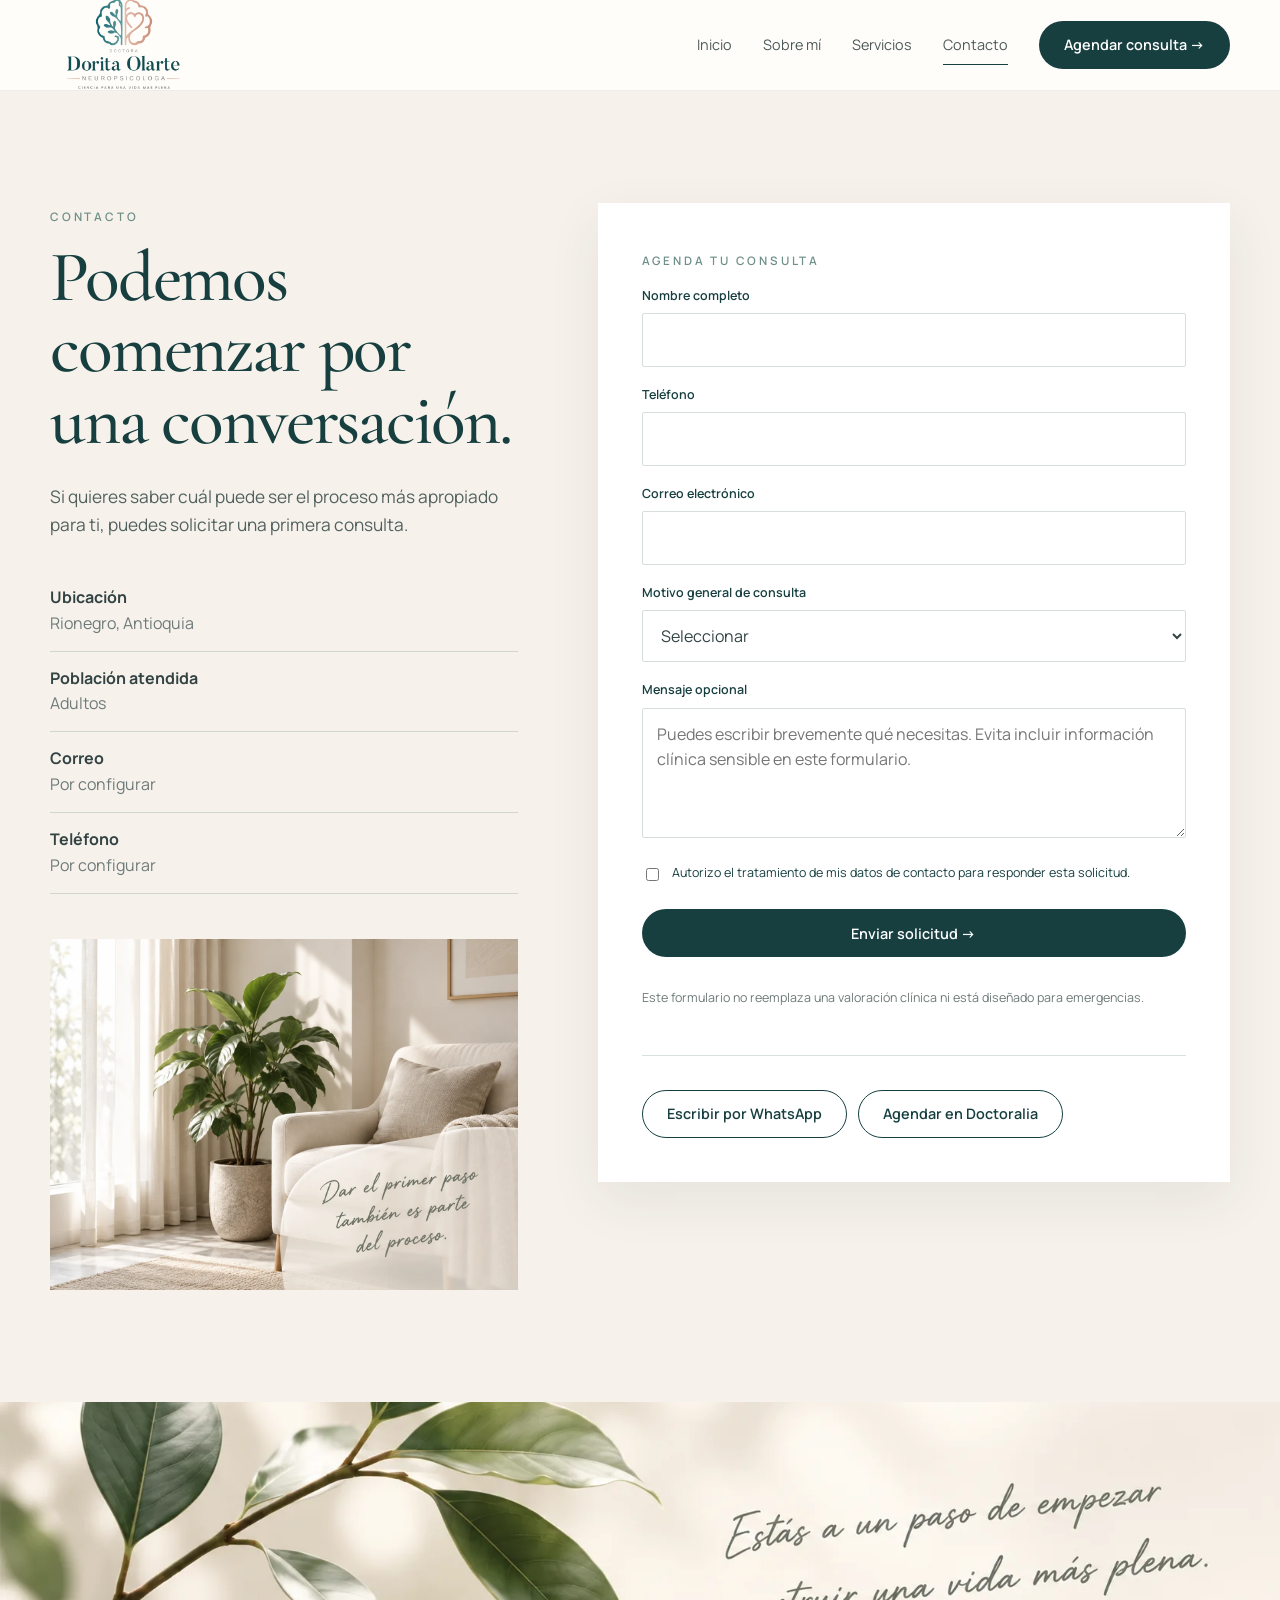
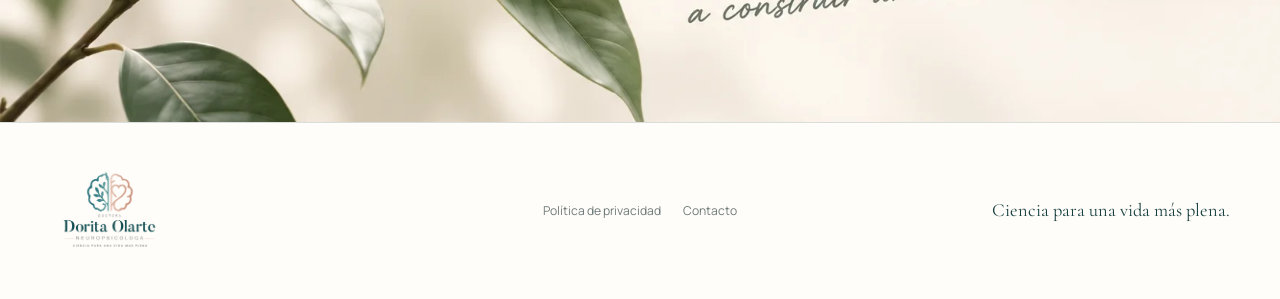
==== contacto/index.html @ 7f77b1e1 "Dr Dorita Website V1" ====
<!doctype html>
<html lang="es">
<head>
  <meta charset="utf-8">
  <meta name="viewport" content="width=device-width, initial-scale=1">
  <title>Contacto | Dra. Dorita Olarte</title>
  <meta name="description" content="Solicita una consulta con la Dra. Dorita Olarte en Rionegro, Antioquia.">
  <link rel="icon" type="image/png" href="../assets/images/favicon.png">
  <link rel="stylesheet" href="../assets/css/styles.css">
</head>
<body>
<header class="site-header"><div class="container header-inner">
  <a class="brand" href="../"><img src="../assets/images/logo.png" alt="Doctora Dorita Olarte Neuropsicóloga"></a>
  <button class="menu-toggle" aria-label="Abrir menú" aria-expanded="false">☰</button>
  <nav class="nav"><a href="../">Inicio</a><a href="../sobre-mi/">Sobre mí</a><a href="../servicios/">Servicios</a><a href="./" aria-current="page">Contacto</a><a class="btn" href="#agenda">Agendar consulta →</a></nav>
</div></header>

<main>
  <section class="section contact-hero">
    <div class="container contact-grid">
      <div class="fade-up">
        <span class="eyebrow">Contacto</span>
        <h1 class="h1">Podemos comenzar por una conversación.</h1>
        <p class="lead" style="margin-top:26px">Si quieres saber cuál puede ser el proceso más apropiado para ti, puedes solicitar una primera consulta.</p>
        <ul class="contact-list">
          <li><strong>Ubicación</strong><br><span class="muted" data-location>Rionegro, Antioquia</span></li>
          <li><strong>Población atendida</strong><br><span class="muted">Adultos</span></li>
          <li><strong>Correo</strong><br><a class="muted" data-email href="#">Por configurar</a></li>
          <li><strong>Teléfono</strong><br><a class="muted" data-phone href="#">Por configurar</a></li>
        </ul>
        <div class="contact-art"><img src="../assets/images/reading-nook.webp" alt="Espacio tranquilo de consulta" loading="lazy"></div>
      </div>

      <div class="contact-card fade-up" id="agenda">
        <span class="eyebrow">Agenda tu consulta</span>
        <form id="contact-form" class="form-grid">
          <div><label for="nombre">Nombre completo</label><input id="nombre" name="nombre" required autocomplete="name"></div>
          <div><label for="telefono">Teléfono</label><input id="telefono" name="telefono" required autocomplete="tel"></div>
          <div><label for="email">Correo electrónico</label><input id="email" name="email" type="email" required autocomplete="email"></div>
          <div><label for="motivo">Motivo general de consulta</label><select id="motivo" name="motivo" required><option value="">Seleccionar</option><option>Psicoterapia / EMDR</option><option>Evaluación neuropsicológica</option><option>Neuropsicología clínica / rehabilitación</option><option>Orientación inicial</option><option>Otro</option></select></div>
          <div><label for="mensaje">Mensaje opcional</label><textarea id="mensaje" name="mensaje" placeholder="Puedes escribir brevemente qué necesitas. Evita incluir información clínica sensible en este formulario."></textarea></div>
          <label style="display:flex;gap:10px;align-items:flex-start;font-weight:400"><input type="checkbox" required style="width:auto;margin-top:5px"> <span>Autorizo el tratamiento de mis datos de contacto para responder esta solicitud.</span></label>
          <button class="btn" type="submit">Enviar solicitud →</button>
          <p class="form-note">Este formulario no reemplaza una valoración clínica ni está diseñado para emergencias.</p>
          <p id="form-status" class="form-note" hidden></p>
        </form>
        <div class="rule" style="margin:34px 0"></div>
        <a class="btn btn-outline" data-whatsapp href="#" hidden>Escribir por WhatsApp</a>
        <a class="btn btn-outline" data-doctoralia href="#" hidden style="margin-left:8px">Agendar en Doctoralia</a>
      </div>
    </div>
  </section>

  <section class="full-image-break" style="background-image:url('../assets/images/start-life.webp')" aria-label="Rama verde sobre fondo claro"></section>
</main>

<footer class="site-footer"><div class="container footer-grid"><a class="footer-logo" href="../"><img src="../assets/images/logo.png" alt="Dra. Dorita Olarte"></a><div class="footer-links"><a href="../privacidad/">Política de privacidad</a><a href="./">Contacto</a></div><div class="footer-note">Ciencia para una vida más plena.</div></div></footer>
<script src="../assets/js/config.js"></script><script src="../assets/js/main.js"></script>
</body></html>
---- assets/css/styles.css ----
@import url('https://fonts.googleapis.com/css2?family=Cormorant+Garamond:wght@500;600&family=Manrope:wght@400;500;600&display=swap');

:root {
  --ink: #173f40;
  --ink-deep: #0e3435;
  --sage: #6f9088;
  --sage-soft: #dfe9e4;
  --rose: #d8a28f;
  --rose-soft: #f1e3dc;
  --cream: #f8f5ef;
  --paper: #fffdf9;
  --text: #334344;
  --muted: #6e7a79;
  --line: rgba(23,63,64,.16);
  --shadow: 0 18px 50px rgba(34, 57, 55, .08);
  --serif: 'Cormorant Garamond', Georgia, serif;
  --sans: 'Manrope', Arial, sans-serif;
}

* { box-sizing: border-box; }
html { scroll-behavior: smooth; }
body {
  margin: 0;
  background: var(--paper);
  color: var(--text);
  font-family: var(--sans);
  line-height: 1.62;
  -webkit-font-smoothing: antialiased;
}
img { max-width: 100%; display: block; }
a { color: inherit; text-decoration: none; }
button, input, select, textarea { font: inherit; }

.container { width: min(1180px, calc(100% - 48px)); margin: 0 auto; }
.narrow { width: min(820px, calc(100% - 48px)); margin: 0 auto; }
.section { padding: 112px 0; }
.section-sm { padding: 72px 0; }
.section-xl { padding: 150px 0; }
.bg-cream { background: var(--cream); }
.bg-sage { background: #eef3ef; }
.bg-dark { background: var(--ink-deep); color: #fff; }
.eyebrow {
  display: inline-block;
  margin-bottom: 18px;
  font-size: .73rem;
  line-height: 1;
  letter-spacing: .24em;
  text-transform: uppercase;
  color: var(--sage);
  font-weight: 600;
}
.bg-dark .eyebrow { color: #d8c1b7; }
.display {
  margin: 0;
  font-family: var(--serif);
  font-size: clamp(3.5rem, 7vw, 6.6rem);
  font-weight: 500;
  line-height: .94;
  letter-spacing: -.035em;
  color: var(--ink);
}
.h1 {
  margin: 0;
  font-family: var(--serif);
  font-size: clamp(3.1rem, 5.6vw, 5.5rem);
  font-weight: 500;
  line-height: 1;
  letter-spacing: -.03em;
  color: var(--ink);
}
.h2 {
  margin: 0;
  font-family: var(--serif);
  font-size: clamp(2.35rem, 4vw, 4.1rem);
  font-weight: 500;
  line-height: 1.04;
  letter-spacing: -.025em;
  color: var(--ink);
}
.h3 {
  margin: 0;
  font-family: var(--serif);
  font-size: clamp(1.75rem, 2.4vw, 2.35rem);
  line-height: 1.08;
  color: var(--ink);
  font-weight: 500;
}
.bg-dark .h1, .bg-dark .h2, .bg-dark .h3 { color: #fff; }
.lead { font-size: 1.08rem; color: #52615f; max-width: 650px; }
.muted { color: var(--muted); }
.rule { height: 1px; background: var(--line); }

.site-header {
  position: sticky;
  top: 0;
  z-index: 50;
  background: rgba(255,253,249,.94);
  backdrop-filter: blur(14px);
  border-bottom: 1px solid rgba(23,63,64,.08);
}
.header-inner {
  height: 90px;
  display: flex;
  align-items: center;
  justify-content: space-between;
  gap: 32px;
}
.brand img { width: 148px; height: auto; }
.nav { display: flex; align-items: center; gap: 31px; font-size: .9rem; }
.nav a { position: relative; color: #4d5a59; }
.nav a:not(.btn)::after {
  content: '';
  position: absolute;
  left: 0; right: 100%; bottom: -8px;
  height: 1px;
  background: var(--ink);
  transition: right .25s ease;
}
.nav a:hover::after, .nav a[aria-current="page"]::after { right: 0; }
.btn {
  display: inline-flex;
  align-items: center;
  justify-content: center;
  gap: 10px;
  min-height: 48px;
  padding: 0 24px;
  border-radius: 999px;
  border: 1px solid transparent;
  background: var(--ink);
  color: #fff !important;
  font-weight: 600;
  font-size: .9rem;
  cursor: pointer;
  transition: transform .2s ease, background .2s ease;
}
.btn:hover { transform: translateY(-2px); background: #245b5c; }
.btn-outline { background: transparent; border-color: var(--ink); color: var(--ink) !important; }
.btn-outline:hover { background: var(--ink); color: #fff !important; }
.menu-toggle { display: none; border: 0; background: transparent; color: var(--ink); padding: 8px; font-size: 1.5rem; }

.hero {
  min-height: 720px;
  display: grid;
  grid-template-columns: 1.03fr .97fr;
  background: linear-gradient(90deg, #fbf8f2 0%, #fbf8f2 53%, #eef2ed 53%, #eef2ed 100%);
}
.hero-copy { display: flex; align-items: center; padding: 90px max(7vw, 48px) 90px max(7vw, 48px); }
.hero-copy-inner { max-width: 650px; }
.hero-copy .lead { margin: 28px 0 30px; }
.hero-actions { display: flex; flex-wrap: wrap; gap: 14px; }
.hero-meta { margin-top: 30px; font-size: .72rem; text-transform: uppercase; letter-spacing: .18em; color: #697a77; }
.hero-portrait { min-height: 720px; overflow: hidden; position: relative; }
.hero-portrait img { width: 100%; height: 100%; object-fit: cover; object-position: center 20%; }
.hero-portrait::after { content:''; position:absolute; inset:0; background: linear-gradient(90deg, rgba(238,242,237,.1), transparent 35%); pointer-events:none; }

.routes { text-align: center; }
.routes-title { max-width: 790px; margin: 0 auto 66px; }
.route-grid { display: grid; grid-template-columns: repeat(3, 1fr); }
.route { padding: 0 46px; min-height: 340px; }
.route + .route { border-left: 1px solid var(--line); }
.route-icon { width: 72px; height: 72px; border-radius: 50%; margin: 0 auto 26px; display:grid; place-items:center; background: var(--sage-soft); }
.route:nth-child(2) .route-icon { background: var(--rose-soft); }
.route-icon img { width: 42px; height: 42px; object-fit: contain; border-radius: 50%; }
.route p { font-size: .94rem; color: #60706e; }
.text-link { display: inline-flex; gap: 8px; align-items:center; font-size: .88rem; font-weight: 600; color: var(--ink); margin-top: 10px; }

.split { display: grid; grid-template-columns: 1fr 1fr; min-height: 520px; }
.split-image img { width: 100%; height: 100%; object-fit: cover; }
.split-copy { padding: 90px max(8vw, 70px); display:flex; align-items:center; }
.split-copy-inner { max-width: 560px; }

.image-banner { position: relative; min-height: 350px; background-size: cover; background-position: center; display:flex; align-items:center; }
.image-banner::before { content:''; position:absolute; inset:0; background: linear-gradient(90deg, rgba(10,46,47,.78), rgba(10,46,47,.1)); }
.image-banner .container { position:relative; z-index:1; }
.image-banner-copy { max-width: 650px; color: #fff; }
.image-banner-copy .h2 { color: #fff; }
.image-banner-copy p { color: rgba(255,255,255,.86); }

.credentials { display:grid; grid-template-columns: 1fr 1fr; gap: 34px; }
.credential { display:grid; grid-template-columns: 56px 1fr; gap: 20px; align-items:start; padding: 32px 0; border-top: 1px solid var(--line); }
.credential-icon { width:50px; height:50px; border-radius:50%; display:grid; place-items:center; background:#eef2ef; font-family:var(--serif); color:var(--ink); font-size:1.6rem; }
.credential strong { color: var(--ink); }

.cta { text-align:center; background: linear-gradient(120deg, #f5f2ea, #edf2ed); position:relative; overflow:hidden; }
.cta::before, .cta::after { content:''; position:absolute; width:350px; height:350px; background:url('../images/branch-light.webp') center/cover no-repeat; opacity:.16; }
.cta::before { left:-100px; bottom:-140px; }
.cta::after { right:-100px; top:-140px; transform:scaleX(-1); }
.cta .narrow { position:relative; z-index:1; }

.page-hero { padding: 120px 0 92px; background: var(--cream); }
.page-hero-grid { display:grid; grid-template-columns: 1.1fr .9fr; gap: 70px; align-items:center; }
.page-hero-img { border-radius: 4px; overflow:hidden; box-shadow: var(--shadow); }
.page-hero-img img { width:100%; max-height: 580px; object-fit:cover; }

.story-grid { display:grid; grid-template-columns: .8fr 1.2fr; gap: 80px; align-items:start; }
.story-image img { width:100%; min-height:520px; object-fit:cover; }
.quote-script { font-family: var(--serif); font-style: italic; color: #667b76; font-size: 1.75rem; line-height:1.3; margin: 38px 0 0; }

.service-intro { padding: 125px 0 90px; background: linear-gradient(120deg, #fffdf9 0%, #f1f3ed 100%); }
.service-intro-grid { display:grid; grid-template-columns: 1.05fr .95fr; gap: 80px; align-items:center; }
.service-intro-image img { width:100%; height:460px; object-fit:cover; }
.service-chapter { padding: 140px 0; }
.chapter-grid { display:grid; grid-template-columns: 1.1fr .9fr; gap: 90px; align-items:start; }
.chapter-number { font-family:var(--serif); color:var(--rose); font-size:5rem; line-height:.8; margin-bottom:18px; }
.clean-list { list-style:none; padding:0; margin: 24px 0 0; }
.clean-list li { padding: 14px 0; border-bottom: 1px solid var(--line); }
.breathing-quote { padding: 150px 0; text-align:center; }
.breathing-quote blockquote { margin:0 auto; max-width: 780px; font-family:var(--serif); color:var(--ink); font-size:clamp(2.8rem,5vw,5rem); line-height:1; }
.full-image-break { min-height: 320px; background-position:center; background-size:cover; }
.neuro-grid { display:grid; grid-template-columns: 1fr 1fr; border-top:1px solid var(--line); margin-top:45px; }
.neuro-item { padding:23px 20px 23px 0; border-bottom:1px solid var(--line); font-family:var(--serif); font-size:1.45rem; color:var(--ink); }
.neuro-item:nth-child(even) { padding-left:28px; border-left:1px solid var(--line); }
.process-grid { display:grid; grid-template-columns:repeat(4,1fr); margin-top:55px; }
.process-step { padding: 0 28px; }
.process-step:first-child { padding-left:0; }
.process-step + .process-step { border-left:1px solid var(--line); }
.step-no { font-family:var(--serif); color:var(--rose); font-size:3.2rem; }
.dark-special { display:grid; grid-template-columns: 1.4fr .6fr; gap:70px; align-items:center; }
.caregiver { border-left:1px solid rgba(255,255,255,.25); padding-left:48px; }

.contact-hero { background:#f6f2eb; }
.contact-grid { display:grid; grid-template-columns:.85fr 1.15fr; gap: 80px; align-items:start; }
.contact-card { background:#fff; box-shadow:var(--shadow); padding:44px; }
.form-grid { display:grid; gap:18px; }
label { display:block; font-size:.78rem; font-weight:600; color:var(--ink); margin-bottom:7px; }
input, select, textarea { width:100%; border:1px solid #d8dedb; background:#fff; padding:13px 14px; border-radius:2px; color:var(--text); outline:none; }
input:focus, select:focus, textarea:focus { border-color:var(--sage); box-shadow:0 0 0 3px rgba(111,144,136,.12); }
textarea { min-height:130px; resize:vertical; }
.form-note { font-size:.78rem; color:var(--muted); }
.contact-list { list-style:none; margin:32px 0 0; padding:0; }
.contact-list li { padding:14px 0; border-bottom:1px solid var(--line); }
.contact-art { margin-top:45px; }
.contact-art img { width:100%; max-height:480px; object-fit:cover; }

.site-footer { padding: 36px 0; border-top:1px solid var(--line); background:#fffdf9; }
.footer-grid { display:grid; grid-template-columns: 1fr auto 1fr; align-items:center; gap:30px; }
.footer-logo img { width:120px; }
.footer-links { display:flex; gap:22px; font-size:.76rem; color:var(--muted); justify-content:center; }
.footer-note { text-align:right; font-family:var(--serif); color:var(--ink); font-size:1.15rem; }

.fade-up { opacity:0; transform:translateY(18px); transition: opacity .7s ease, transform .7s ease; }
.fade-up.visible { opacity:1; transform:none; }

@media (max-width: 900px) {
  .container, .narrow { width:min(100% - 32px, 1180px); }
  .section { padding:80px 0; }
  .section-xl, .service-chapter, .breathing-quote { padding:100px 0; }
  .header-inner { height:76px; }
  .brand img { width:128px; }
  .menu-toggle { display:block; }
  .nav { position:absolute; top:76px; left:0; right:0; background:#fffdf9; flex-direction:column; align-items:stretch; padding:24px 24px 30px; border-bottom:1px solid var(--line); display:none; }
  .nav.open { display:flex; }
  .nav .btn { width:100%; }
  .hero { grid-template-columns:1fr; background:#fbf8f2; }
  .hero-copy { padding:75px 24px 58px; }
  .hero-portrait { min-height:520px; }
  .route-grid, .credentials, .process-grid, .contact-grid { grid-template-columns:1fr; }
  .route { padding:45px 12px; min-height:0; }
  .route + .route { border-left:0; border-top:1px solid var(--line); }
  .split, .page-hero-grid, .story-grid, .service-intro-grid, .chapter-grid, .dark-special { grid-template-columns:1fr; }
  .split-copy { padding:70px 24px; }
  .split-image { min-height:420px; }
  .page-hero { padding:85px 0 70px; }
  .service-intro { padding:90px 0 70px; }
  .chapter-grid { gap:50px; }
  .process-step { padding:28px 0; }
  .process-step + .process-step { border-left:0; border-top:1px solid var(--line); }
  .caregiver { border-left:0; border-top:1px solid rgba(255,255,255,.25); padding:38px 0 0; }
  .contact-card { padding:28px; }
  .footer-grid { grid-template-columns:1fr; text-align:center; }
  .footer-logo img { margin:0 auto; }
  .footer-note { text-align:center; }
  .footer-links { flex-wrap:wrap; }
}

@media (max-width: 560px) {
  .display { font-size: 3.15rem; }
  .h1 { font-size: 2.9rem; }
  .h2 { font-size: 2.4rem; }
  .hero-portrait { min-height:430px; }
  .hero-actions { flex-direction:column; align-items:stretch; }
  .hero-actions .btn { width:100%; }
  .neuro-grid { grid-template-columns:1fr; }
  .neuro-item:nth-child(even) { padding-left:0; border-left:0; }
  .full-image-break { min-height:230px; }
}

@media (prefers-reduced-motion: reduce) {
  html { scroll-behavior:auto; }
  .fade-up { opacity:1; transform:none; transition:none; }
  .btn { transition:none; }
}
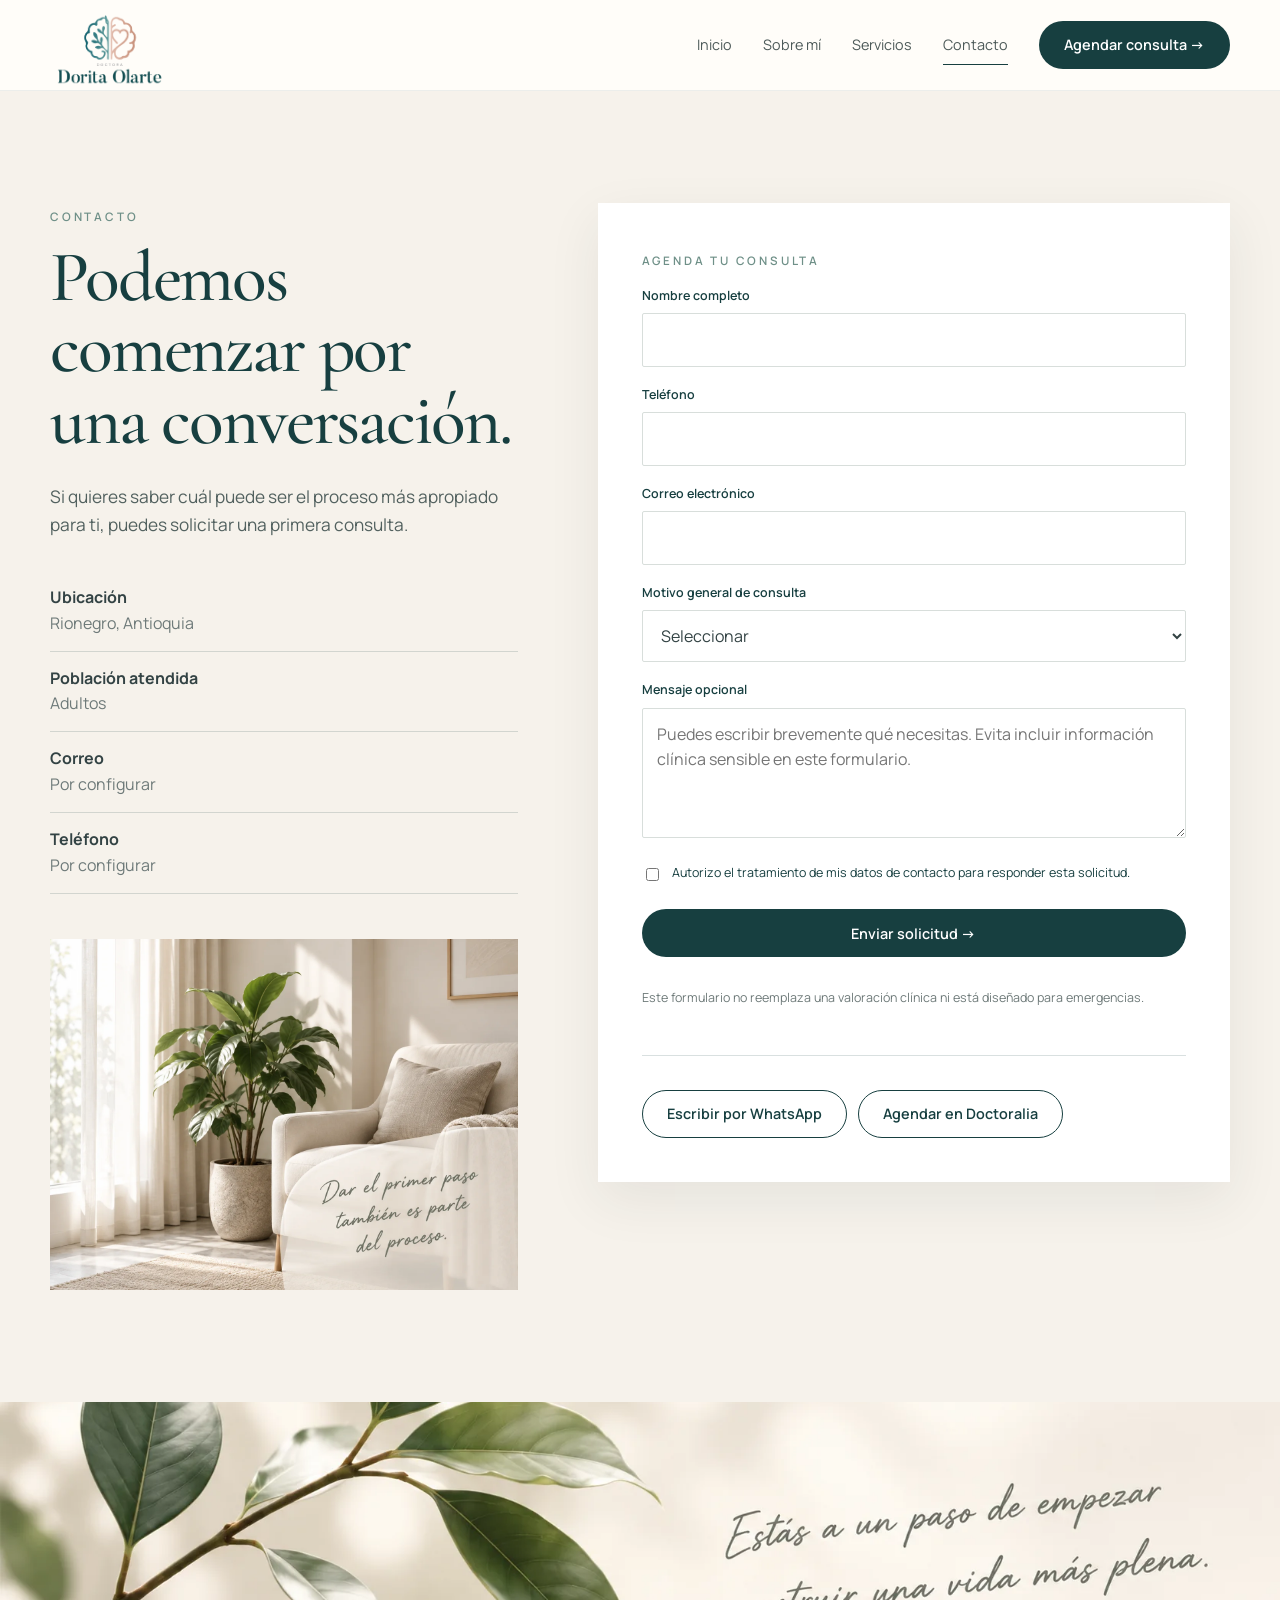
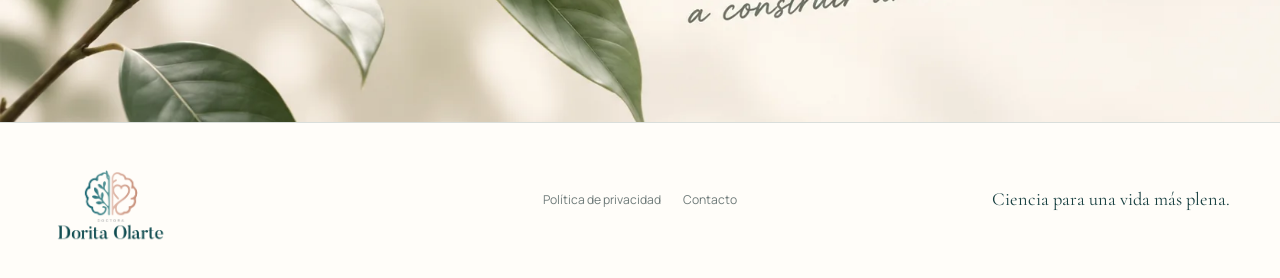
==== commit ac71ba01: "Dorita Olarte V7" ====
--- a/contacto/index.html
+++ b/contacto/index.html
@@ -9,7 +9,7 @@
   <link rel="stylesheet" href="../assets/css/styles.css">
 </head>
 <body>
-<header class="site-header"><div class="container header-inner">
+<header class="site-header site-header-interior"><div class="container header-inner">
   <a class="brand" href="../"><img src="../assets/images/logo.png" alt="Doctora Dorita Olarte Neuropsicóloga"></a>
   <button class="menu-toggle" aria-label="Abrir menú" aria-expanded="false">☰</button>
   <nav class="nav"><a href="../">Inicio</a><a href="../sobre-mi/">Sobre mí</a><a href="../servicios/">Servicios</a><a href="./" aria-current="page">Contacto</a><a class="btn" href="#agenda">Agendar consulta →</a></nav>
--- a/assets/css/styles.css
+++ b/assets/css/styles.css
@@ -290,3 +290,668 @@
   .fade-up { opacity:1; transform:none; transition:none; }
   .btn { transition:none; }
 }
+
+/* Services page section rhythm: calm alternation between chapters */
+.service-emdr {
+  background: #fbf1ec;
+}
+.service-pause-light {
+  background: #fffdf9;
+}
+.service-neuro {
+  background: #eaf1ed;
+}
+.service-pause-rose {
+  background: #f6e9e3;
+}
+.service-process {
+  background: #f8f5ef;
+}
+.service-emdr .clean-list li,
+.service-neuro .neuro-grid,
+.service-neuro .neuro-item,
+.service-process .process-step + .process-step {
+  border-color: rgba(23,63,64,.13);
+}
+
+/* September refinements */
+.hero-video-wrap {
+  background: #ead9d1;
+}
+.hero-video {
+  width: 100%;
+  height: 100%;
+  min-height: 720px;
+  display: block;
+  object-fit: cover;
+  object-position: center center;
+}
+
+/* Give the EMDR banner more breathing room around copy and CTA */
+.image-banner {
+  min-height: 430px;
+  padding: 78px 0;
+}
+
+/* Home closing image supplied for the final CTA */
+.cta-home {
+  min-height: 390px;
+  display: flex;
+  align-items: center;
+  background:
+    linear-gradient(rgba(249,247,241,.30), rgba(249,247,241,.40)),
+    url('../images/home-bottom-forest.webp') center 48% / cover no-repeat;
+}
+.cta-home::before,
+.cta-home::after {
+  display: none;
+}
+.cta-home .h2,
+.cta-home .lead,
+.cta-home .eyebrow {
+  text-shadow: 0 1px 18px rgba(255,255,255,.65);
+}
+
+/* Sobre mí hero: calm blush panel behind Dorita */
+.about-hero {
+  background: linear-gradient(90deg, #fbf8f2 0%, #fbf8f2 53%, #ead9d1 53%, #ead9d1 100%);
+}
+.about-hero .page-hero-img {
+  background: #ead9d1;
+  box-shadow: none;
+}
+
+/* Emphasize the EMDR reflection as its own chapter */
+.service-pause-light {
+  background: #e7d8cf;
+}
+.service-pause-light blockquote {
+  color: #173f40;
+}
+
+@media (max-width: 900px) {
+  .hero-video { min-height: 520px; }
+  .about-hero { background: #f3e5de; }
+  .image-banner { min-height: 410px; padding: 68px 0; }
+  .cta-home { min-height: 350px; background-position: center center; }
+}
+
+@media (max-width: 560px) {
+  .hero-video { min-height: 430px; }
+  .image-banner { min-height: 390px; padding: 60px 0; }
+}
+
+
+/* Homepage centered hero update */
+.site-header-home {
+  position: absolute;
+  top: 0;
+  left: 0;
+  width: 100%;
+  background: transparent;
+  backdrop-filter: none;
+  border-bottom: 0;
+}
+.header-home-shell {
+  position: relative;
+  padding: 24px 0 0;
+}
+.nav-home {
+  display: grid;
+  grid-template-columns: 1fr auto 1fr;
+  align-items: center;
+  gap: 34px;
+  width: 100%;
+}
+.nav-group {
+  display: flex;
+  align-items: center;
+  gap: 34px;
+}
+.nav-group-right {
+  justify-content: flex-end;
+}
+.brand-home {
+  justify-self: center;
+}
+.brand-home img {
+  width: 162px;
+}
+.site-header-home .nav a,
+.site-header-home .menu-toggle {
+  color: var(--ink);
+}
+.site-header-home .nav a:not(.btn)::after {
+  bottom: -10px;
+}
+.hero-home-centered {
+  position: relative;
+  min-height: 100svh;
+  display: flex;
+  align-items: center;
+  justify-content: center;
+  padding: 210px 0 110px;
+  text-align: center;
+  background: url('../images/home-hero-forest.webp') center center / cover no-repeat;
+  overflow: hidden;
+}
+.hero-home-overlay {
+  position: absolute;
+  inset: 0;
+  background: linear-gradient(180deg, rgba(249,250,248,.94) 0%, rgba(249,250,248,.82) 24%, rgba(249,250,248,.48) 55%, rgba(14,52,53,.16) 100%);
+}
+.hero-home-content {
+  position: relative;
+  z-index: 1;
+  max-width: 920px;
+}
+.hero-home-title {
+  font-size: clamp(3.8rem, 7vw, 6.5rem);
+  line-height: .98;
+  max-width: 980px;
+  margin: 0 auto;
+}
+.hero-home-lead {
+  margin: 30px auto 0;
+  max-width: 760px;
+  font-size: clamp(1.05rem, 1.6vw, 1.25rem);
+  color: #42514f;
+}
+.hero-home-actions {
+  justify-content: center;
+  margin-top: 34px;
+}
+.scroll-cue {
+  margin-top: 95px;
+  display: inline-flex;
+  flex-direction: column;
+  align-items: center;
+  gap: 10px;
+  color: rgba(255,255,255,.92);
+  text-transform: uppercase;
+  letter-spacing: .24em;
+  font-size: .78rem;
+}
+.scroll-line {
+  width: 1px;
+  height: 54px;
+  background: rgba(255,255,255,.78);
+}
+.scroll-arrow {
+  font-size: 1.45rem;
+  line-height: 1;
+}
+
+@media (max-width: 900px) {
+  .site-header-home {
+    position: absolute;
+  }
+  .site-header-home .menu-toggle {
+    display: block;
+    margin-left: auto;
+    position: relative;
+    z-index: 61;
+  }
+  .header-home-shell {
+    padding-top: 16px;
+  }
+  .nav-home {
+    position: absolute;
+    top: 76px;
+    left: 0;
+    right: 0;
+    display: none;
+    grid-template-columns: 1fr;
+    gap: 18px;
+    padding: 22px;
+    background: rgba(255,253,249,.96);
+    backdrop-filter: blur(14px);
+    border: 1px solid rgba(23,63,64,.10);
+    border-radius: 22px;
+    box-shadow: var(--shadow);
+  }
+  .nav-home.open {
+    display: grid;
+  }
+  .nav-group {
+    flex-direction: column;
+    align-items: flex-start;
+    gap: 18px;
+  }
+  .nav-group-right {
+    justify-content: flex-start;
+  }
+  .nav-group-right .btn {
+    width: 100%;
+  }
+  .brand-home {
+    order: -1;
+    justify-self: center;
+    margin-bottom: 6px;
+  }
+  .brand-home img {
+    width: 132px;
+  }
+  .hero-home-centered {
+    min-height: 780px;
+    padding: 164px 0 80px;
+  }
+  .hero-home-title {
+    font-size: clamp(3rem, 10vw, 4.4rem);
+  }
+  .scroll-cue {
+    margin-top: 70px;
+  }
+}
+
+@media (max-width: 560px) {
+  .hero-home-centered {
+    min-height: 720px;
+    padding: 150px 0 72px;
+  }
+  .hero-home-title {
+    font-size: clamp(2.7rem, 12vw, 3.7rem);
+  }
+  .hero-home-lead {
+    font-size: 1rem;
+  }
+}
+
+
+/* Centered header variant for interior pages */
+.site-header-centered {
+  position: sticky;
+  top: 0;
+  z-index: 50;
+  background: rgba(255,253,249,.96);
+  backdrop-filter: blur(14px);
+  border-bottom: 1px solid rgba(23,63,64,.08);
+}
+.site-header-centered .nav a,
+.site-header-centered .menu-toggle {
+  color: var(--ink);
+}
+.site-header-centered .nav a:not(.btn)::after {
+  bottom: -10px;
+}
+
+/* About page hero refresh */
+.about-hero-band {
+  position: relative;
+  min-height: 690px;
+  display: flex;
+  align-items: center;
+  background: url('../images/about-hero-band.webp') center center / cover no-repeat;
+  overflow: hidden;
+}
+.about-hero-band::before {
+  content: '';
+  position: absolute;
+  inset: 0;
+  background: linear-gradient(90deg, rgba(8,59,60,.24) 0%, rgba(8,59,60,.16) 42%, rgba(8,59,60,.04) 62%, rgba(8,59,60,0) 80%);
+  pointer-events: none;
+}
+.about-hero-band .container {
+  position: relative;
+  z-index: 1;
+}
+.about-hero-copy {
+  max-width: 620px;
+  padding: 96px 0 100px;
+  color: #fff;
+}
+.about-hero-band .eyebrow {
+  color: rgba(255,255,255,.94);
+  margin-bottom: 24px;
+}
+.about-hero-title {
+  color: #fff;
+  font-size: clamp(3.3rem, 5.8vw, 5.9rem);
+  line-height: .97;
+  max-width: 760px;
+}
+.about-hero-lead {
+  margin-top: 30px;
+  max-width: 640px;
+  color: rgba(255,255,255,.92);
+  font-size: clamp(1.04rem, 1.4vw, 1.22rem);
+}
+.about-hero-script {
+  margin: 34px 0 0;
+  font-family: var(--serif);
+  font-style: italic;
+  font-size: clamp(2.2rem, 4.6vw, 3.6rem);
+  line-height: 1;
+  color: rgba(255,255,255,.96);
+}
+
+@media (max-width: 900px) {
+  .site-header-centered .menu-toggle {
+    display: block;
+    margin-left: auto;
+    position: relative;
+    z-index: 61;
+  }
+  .site-header-centered .nav-home {
+    position: absolute;
+    top: 76px;
+    left: 0;
+    right: 0;
+    display: none;
+    grid-template-columns: 1fr;
+    gap: 18px;
+    padding: 22px;
+    background: rgba(255,253,249,.96);
+    backdrop-filter: blur(14px);
+    border: 1px solid rgba(23,63,64,.10);
+    border-radius: 22px;
+    box-shadow: var(--shadow);
+  }
+  .site-header-centered .nav-home.open {
+    display: grid;
+  }
+  .about-hero-band {
+    min-height: 620px;
+    background-position: 68% center;
+  }
+  .about-hero-copy {
+    max-width: 520px;
+    padding: 74px 0 78px;
+  }
+}
+
+@media (max-width: 560px) {
+  .about-hero-band {
+    min-height: 560px;
+    background-position: 70% center;
+  }
+  .about-hero-copy {
+    padding: 66px 0 68px;
+  }
+  .about-hero-title {
+    font-size: clamp(2.6rem, 10vw, 3.6rem);
+  }
+  .about-hero-script {
+    font-size: 2rem;
+  }
+}
+
+
+/* About hero mobile order: copy first, portrait second */
+.about-hero-mobile-image { display: none; }
+
+@media (max-width: 700px) {
+  .about-hero-band {
+    display: block;
+    min-height: 0;
+    background: var(--ink-deep);
+  }
+  .about-hero-band::before { display: none; }
+  .about-hero-desktop-wrap {
+    width: 100%;
+    max-width: none;
+    margin: 0;
+  }
+  .about-hero-copy {
+    max-width: none;
+    padding: 64px 24px 58px;
+    text-align: left;
+  }
+  .about-hero-title {
+    max-width: 12ch;
+    font-size: clamp(2.75rem, 12vw, 3.7rem);
+    line-height: .98;
+  }
+  .about-hero-lead {
+    max-width: 34rem;
+    margin-top: 24px;
+    font-size: 1rem;
+    line-height: 1.65;
+  }
+  .about-hero-script {
+    margin-top: 28px;
+    font-size: 2.15rem;
+  }
+  .about-hero-mobile-image {
+    display: block;
+    width: 100%;
+    aspect-ratio: 4 / 5;
+    min-height: 430px;
+    background: url('../images/about-hero-band.webp') 77% center / cover no-repeat;
+  }
+}
+
+@media (max-width: 420px) {
+  .about-hero-copy {
+    padding: 54px 20px 50px;
+  }
+  .about-hero-title {
+    font-size: clamp(2.55rem, 13vw, 3.25rem);
+  }
+  .about-hero-mobile-image {
+    min-height: 390px;
+    background-position: 79% center;
+  }
+}
+
+
+/* Final About hero using supplied artwork */
+.about-hero-band {
+  min-height: 720px;
+  background: url('../images/about-hero-new.webp') center center / cover no-repeat;
+}
+.about-hero-band::before {
+  background: linear-gradient(90deg, rgba(8,59,60,.10) 0%, rgba(8,59,60,.04) 46%, rgba(8,59,60,0) 64%);
+}
+.about-hero-copy {
+  max-width: 700px;
+  padding: 96px 0 98px;
+}
+.about-hero-eyebrow {
+  display: inline-flex;
+  align-items: center;
+  gap: 18px;
+}
+.about-hero-eyebrow::after {
+  content: '';
+  display: block;
+  width: 86px;
+  height: 1px;
+  background: rgba(255,255,255,.75);
+}
+.about-hero-title {
+  max-width: 690px;
+}
+.about-hero-lead {
+  max-width: 620px;
+}
+.about-hero-script-img {
+  display: block;
+  width: min(560px, 92%);
+  height: auto;
+  margin-top: 34px;
+}
+
+@media (max-width: 700px) {
+  .about-hero-band {
+    background: var(--ink-deep);
+  }
+  .about-hero-copy {
+    padding: 62px 24px 54px;
+  }
+  .about-hero-eyebrow {
+    gap: 14px;
+  }
+  .about-hero-eyebrow::after {
+    width: 58px;
+  }
+  .about-hero-title {
+    max-width: 13ch;
+  }
+  .about-hero-lead {
+    max-width: 32rem;
+  }
+  .about-hero-script-img {
+    width: min(430px, 96%);
+    margin-top: 28px;
+  }
+  .about-hero-mobile-image {
+    display: block;
+    width: 100%;
+    aspect-ratio: 3 / 4;
+    min-height: 0;
+    background: url('../images/about-hero-mobile.webp') center center / cover no-repeat;
+  }
+}
+
+@media (max-width: 420px) {
+  .about-hero-copy {
+    padding: 52px 20px 48px;
+  }
+  .about-hero-script-img {
+    width: 100%;
+  }
+  .about-hero-mobile-image {
+    aspect-ratio: 3 / 4.15;
+  }
+}
+
+
+/* September 7 refinements: interior navigation + Services page */
+.site-header-interior .brand img {
+  width: 118px; /* 20% smaller than the original 148px interior header logo */
+  height: auto;
+}
+
+/* Keep Home as the only centered-logo navigation. */
+.site-header-home .brand-home img {
+  width: 162px;
+}
+
+/* Services hero: full-color forest image with white typography. */
+.service-hero-forest {
+  position: relative;
+  min-height: 610px;
+  padding: 140px 0 120px;
+  display: flex;
+  align-items: center;
+  background: url('../images/home-hero-forest.webp') center 58% / cover no-repeat;
+  overflow: hidden;
+}
+.service-hero-shade {
+  position: absolute;
+  inset: 0;
+  background: linear-gradient(90deg, rgba(8,52,53,.72) 0%, rgba(8,52,53,.51) 48%, rgba(8,52,53,.24) 100%);
+}
+.service-hero-content {
+  position: relative;
+  z-index: 1;
+  max-width: 850px;
+  margin-left: 0;
+}
+.service-hero-forest .eyebrow,
+.service-hero-forest .h1,
+.service-hero-forest .lead,
+.service-hero-forest .text-link {
+  color: #fff;
+}
+.service-hero-forest .eyebrow {
+  color: rgba(255,255,255,.82);
+}
+.service-hero-forest .lead {
+  max-width: 720px;
+  margin-top: 28px;
+  color: rgba(255,255,255,.9);
+}
+.service-hero-links {
+  display: flex;
+  flex-wrap: wrap;
+  gap: 28px;
+  margin-top: 34px;
+}
+.service-hero-links .text-link {
+  margin-top: 0;
+  padding-bottom: 5px;
+  border-bottom: 1px solid rgba(255,255,255,.48);
+}
+
+/* Services closing CTA: forest around a centered white content panel. */
+.services-cta-forest {
+  position: relative;
+  min-height: 520px;
+  padding: 105px 0;
+  display: flex;
+  align-items: center;
+  background: url('../images/home-hero-forest.webp') center center / cover no-repeat;
+  overflow: hidden;
+}
+.services-cta-shade {
+  position: absolute;
+  inset: 0;
+  background: rgba(10,52,53,.18);
+}
+.services-cta-wrap {
+  position: relative;
+  z-index: 1;
+  display: flex;
+  justify-content: center;
+}
+.services-cta-panel {
+  width: min(880px, 100%);
+  padding: 64px 72px;
+  background: rgba(255,253,249,.97);
+  text-align: center;
+  box-shadow: 0 24px 70px rgba(10,38,39,.16);
+}
+.services-cta-panel .lead {
+  margin: 22px auto 30px;
+  max-width: 690px;
+}
+
+@media (max-width: 900px) {
+  .site-header-interior .brand img {
+    width: 102px;
+  }
+  .service-hero-forest {
+    min-height: 520px;
+    padding: 105px 0 90px;
+    background-position: 58% center;
+  }
+  .service-hero-shade {
+    background: linear-gradient(90deg, rgba(8,52,53,.76), rgba(8,52,53,.40));
+  }
+  .service-hero-content {
+    max-width: 690px;
+  }
+  .services-cta-forest {
+    min-height: 470px;
+    padding: 72px 0;
+  }
+  .services-cta-panel {
+    padding: 48px 38px;
+  }
+}
+
+@media (max-width: 560px) {
+  .site-header-interior .brand img {
+    width: 96px;
+  }
+  .service-hero-forest {
+    min-height: 500px;
+    padding: 90px 0 76px;
+    background-position: 65% center;
+  }
+  .service-hero-links {
+    flex-direction: column;
+    align-items: flex-start;
+    gap: 16px;
+  }
+  .services-cta-forest {
+    min-height: 430px;
+    padding: 54px 0;
+    background-position: 58% center;
+  }
+  .services-cta-panel {
+    padding: 40px 24px;
+  }
+}
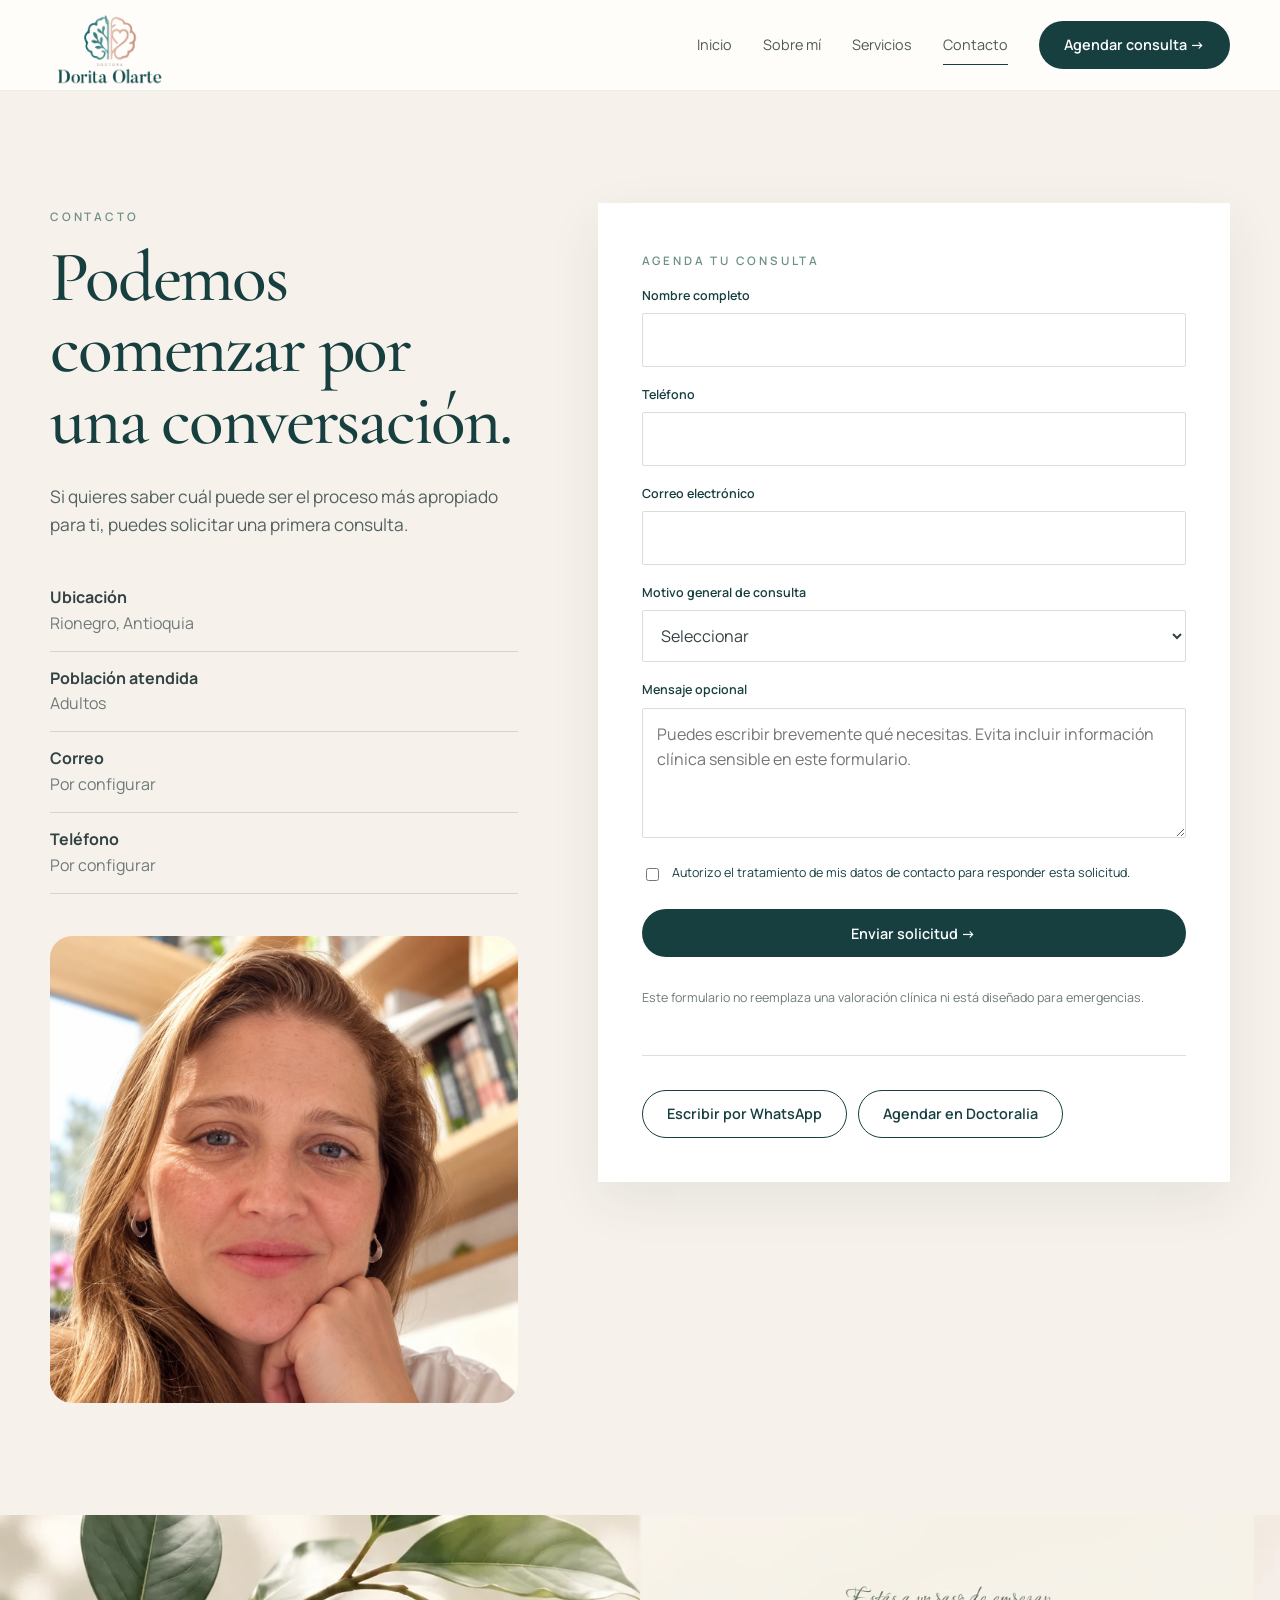
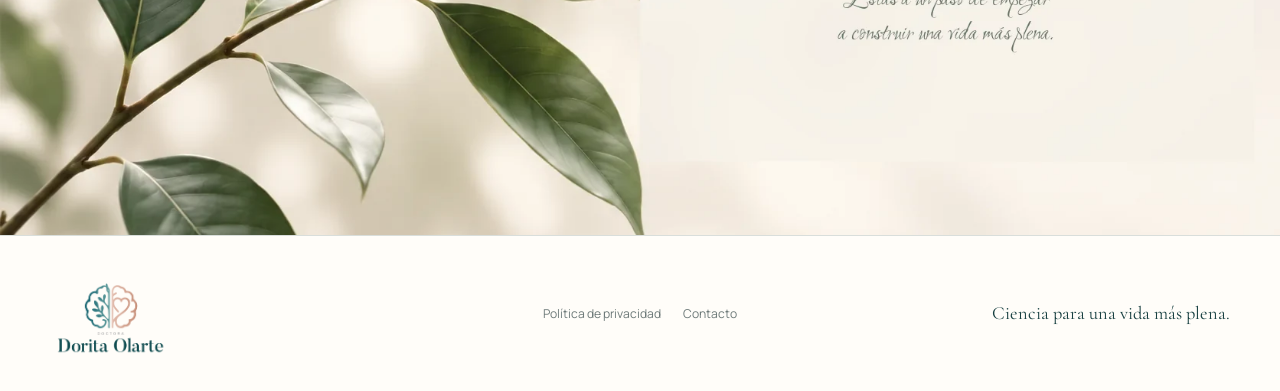
==== commit 242a14a3: "Dorita Olarte Contacto Updates" ====
--- a/contacto/index.html
+++ b/contacto/index.html
@@ -28,7 +28,7 @@
           <li><strong>Correo</strong><br><a class="muted" data-email href="#">Por configurar</a></li>
           <li><strong>Teléfono</strong><br><a class="muted" data-phone href="#">Por configurar</a></li>
         </ul>
-        <div class="contact-art"><img src="../assets/images/reading-nook.webp" alt="Espacio tranquilo de consulta" loading="lazy"></div>
+        <div class="contact-art"><img src="../assets/images/contact-dorita.webp" alt="Dra. Dorita Olarte" loading="lazy"></div>
       </div>
 
       <div class="contact-card fade-up" id="agenda">
@@ -51,7 +51,7 @@
     </div>
   </section>
 
-  <section class="full-image-break" style="background-image:url('../assets/images/start-life.webp')" aria-label="Rama verde sobre fondo claro"></section>
+  <section class="full-image-break" style="background-image:url('../assets/images/start-life-small-copy.webp')" aria-label="Rama verde sobre fondo claro"></section>
 </main>
 
 <footer class="site-footer"><div class="container footer-grid"><a class="footer-logo" href="../"><img src="../assets/images/logo.png" alt="Dra. Dorita Olarte"></a><div class="footer-links"><a href="../privacidad/">Política de privacidad</a><a href="./">Contacto</a></div><div class="footer-note">Ciencia para una vida más plena.</div></div></footer>
--- a/assets/css/styles.css
+++ b/assets/css/styles.css
@@ -835,7 +835,7 @@
   padding: 140px 0 120px;
   display: flex;
   align-items: center;
-  background: url('../images/home-hero-forest.webp') center 58% / cover no-repeat;
+  background: url('../images/services-hero-mountains.webp') center 52% / cover no-repeat;
   overflow: hidden;
 }
 .service-hero-shade {
@@ -846,8 +846,9 @@
 .service-hero-content {
   position: relative;
   z-index: 1;
-  max-width: 850px;
+  max-width: 900px;
   margin-left: 0;
+  padding: 0 36px;
 }
 .service-hero-forest .eyebrow,
 .service-hero-forest .h1,
@@ -888,7 +889,7 @@
 .services-cta-shade {
   position: absolute;
   inset: 0;
-  background: rgba(10,52,53,.18);
+  background: rgba(255,255,255,.60);
 }
 .services-cta-wrap {
   position: relative;
@@ -915,13 +916,14 @@
   .service-hero-forest {
     min-height: 520px;
     padding: 105px 0 90px;
-    background-position: 58% center;
+    background-position: 55% center;
   }
   .service-hero-shade {
     background: linear-gradient(90deg, rgba(8,52,53,.76), rgba(8,52,53,.40));
   }
   .service-hero-content {
-    max-width: 690px;
+    max-width: 720px;
+    padding: 0 18px;
   }
   .services-cta-forest {
     min-height: 470px;
@@ -939,7 +941,10 @@
   .service-hero-forest {
     min-height: 500px;
     padding: 90px 0 76px;
-    background-position: 65% center;
+    background-position: 58% center;
+  }
+  .service-hero-content {
+    padding: 0 8px;
   }
   .service-hero-links {
     flex-direction: column;
@@ -955,3 +960,88 @@
     padding: 40px 24px;
   }
 }
+
+
+/* Contact page final refinements */
+.contact-art {
+  margin-top: 42px;
+}
+.contact-art img {
+  width: 100%;
+  aspect-ratio: 1 / 1;
+  max-height: none;
+  object-fit: cover;
+  object-position: center;
+  border-radius: 22px;
+}
+.contact-hero .full-image-break,
+.full-image-break[aria-label="Rama verde sobre fondo claro"] {
+  background-position: center;
+}
+
+@media (max-width: 900px) {
+  .contact-hero {
+    padding: 78px 0;
+  }
+  .contact-grid {
+    gap: 52px;
+  }
+  .contact-grid > div:first-child,
+  .contact-card {
+    width: 100%;
+  }
+  .contact-list {
+    margin-top: 28px;
+  }
+  .contact-art {
+    margin-top: 34px;
+  }
+  .contact-art img {
+    max-width: 520px;
+    margin: 0 auto;
+  }
+  .contact-card {
+    padding: 32px;
+    border-radius: 18px;
+  }
+  .full-image-break[aria-label="Rama verde sobre fondo claro"] {
+    min-height: 260px;
+    background-size: cover;
+    background-position: center;
+  }
+}
+
+@media (max-width: 560px) {
+  .contact-hero {
+    padding: 58px 0 64px;
+  }
+  .contact-grid {
+    gap: 40px;
+  }
+  .contact-hero .h1 {
+    max-width: 10ch;
+  }
+  .contact-hero .lead {
+    margin-top: 20px !important;
+  }
+  .contact-list li {
+    padding: 13px 0;
+  }
+  .contact-card {
+    padding: 24px 20px;
+  }
+  .form-grid {
+    gap: 16px;
+  }
+  input, select, textarea {
+    padding: 13px 12px;
+  }
+  .contact-art img {
+    border-radius: 18px;
+  }
+  .full-image-break[aria-label="Rama verde sobre fondo claro"] {
+    min-height: 220px;
+    background-size: cover;
+    background-position: 52% center;
+  }
+}
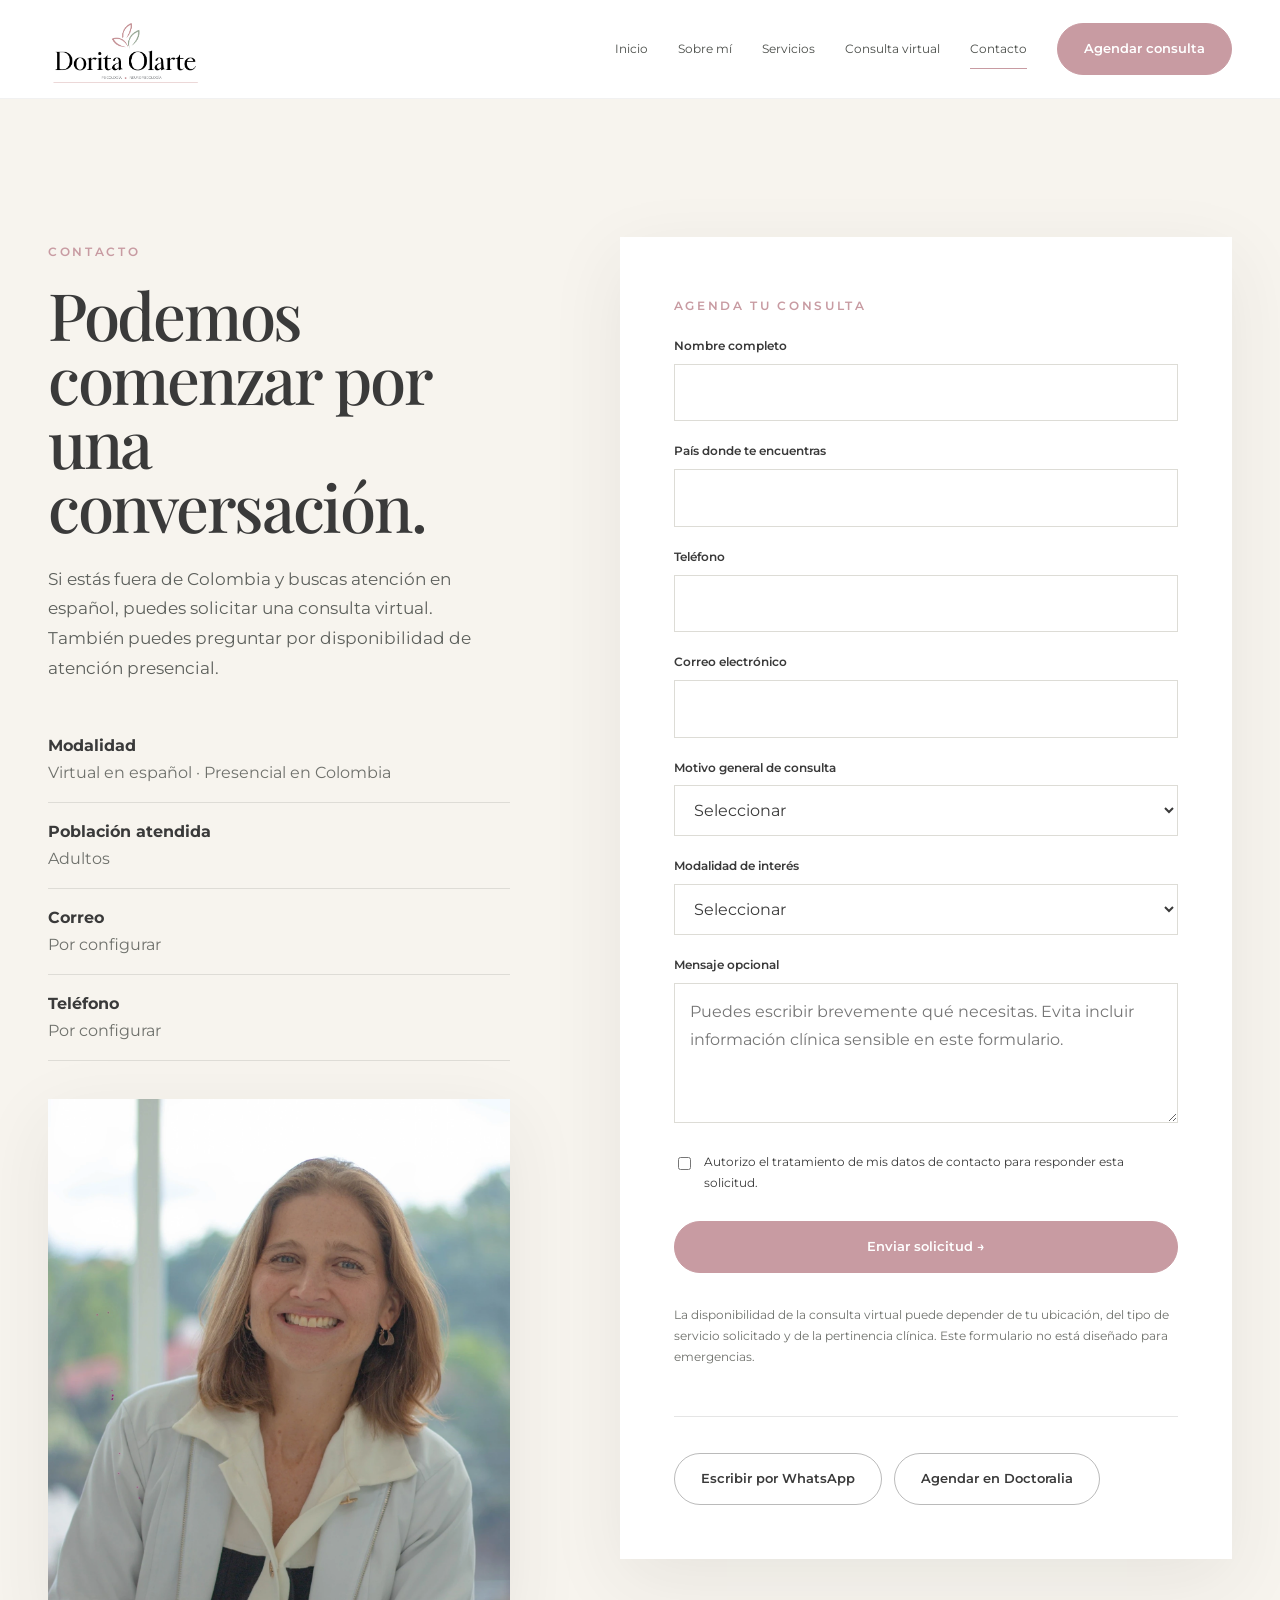
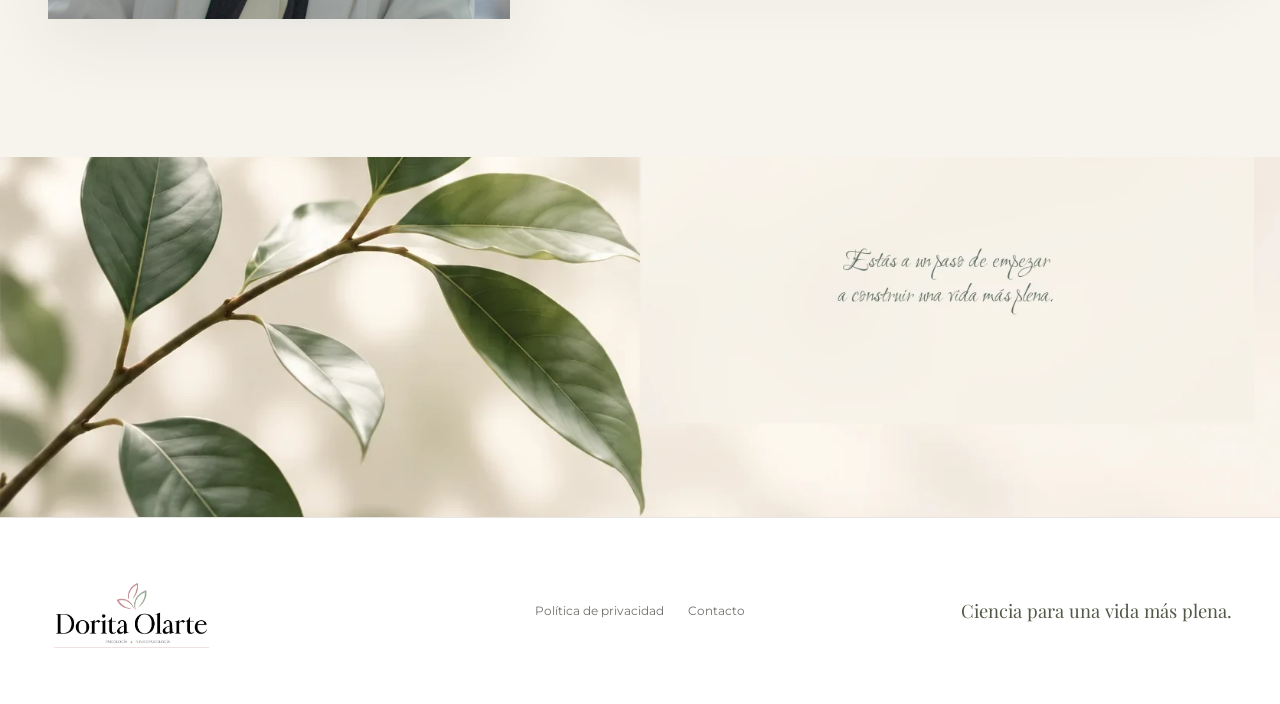
==== commit 5047c098: "Dorita Olarte Redesign V1" ====
--- a/contacto/index.html
+++ b/contacto/index.html
@@ -3,57 +3,58 @@
 <head>
   <meta charset="utf-8">
   <meta name="viewport" content="width=device-width, initial-scale=1">
-  <title>Contacto | Dra. Dorita Olarte</title>
-  <meta name="description" content="Solicita una consulta con la Dra. Dorita Olarte en Rionegro, Antioquia.">
+  <title>Consulta virtual en español | Contacto | Dra. Dorita Olarte</title>
+  <meta name="description" content="Solicita una consulta virtual en español con la Dra. Dorita Olarte o pregunta por disponibilidad de atención presencial en Colombia.">
   <link rel="icon" type="image/png" href="../assets/images/favicon.png">
   <link rel="stylesheet" href="../assets/css/styles.css">
 </head>
 <body>
-<header class="site-header site-header-interior"><div class="container header-inner">
-  <a class="brand" href="../"><img src="../assets/images/logo.png" alt="Doctora Dorita Olarte Neuropsicóloga"></a>
+<header class="site-header"><div class="container header-inner">
+  <a class="brand" href="../"><img src="../assets/images/logo.png" alt="Dorita Olarte Psicología y Neuropsicología"></a>
   <button class="menu-toggle" aria-label="Abrir menú" aria-expanded="false">☰</button>
-  <nav class="nav"><a href="../">Inicio</a><a href="../sobre-mi/">Sobre mí</a><a href="../servicios/">Servicios</a><a href="./" aria-current="page">Contacto</a><a class="btn" href="#agenda">Agendar consulta →</a></nav>
+  <nav class="nav" aria-label="Navegación principal"><a href="../">Inicio</a><a href="../sobre-mi/">Sobre mí</a><a href="../servicios/">Servicios</a><a href="../#consulta-virtual">Consulta virtual</a><a href="./" aria-current="page">Contacto</a><a class="btn" href="#agenda">Agendar consulta</a></nav>
 </div></header>
 
 <main>
   <section class="section contact-hero">
     <div class="container contact-grid">
-      <div class="fade-up">
+      <div class="contact-info fade-up">
         <span class="eyebrow">Contacto</span>
         <h1 class="h1">Podemos comenzar por una conversación.</h1>
-        <p class="lead" style="margin-top:26px">Si quieres saber cuál puede ser el proceso más apropiado para ti, puedes solicitar una primera consulta.</p>
+        <p class="lead">Si estás fuera de Colombia y buscas atención en español, puedes solicitar una consulta virtual. También puedes preguntar por disponibilidad de atención presencial.</p>
         <ul class="contact-list">
-          <li><strong>Ubicación</strong><br><span class="muted" data-location>Rionegro, Antioquia</span></li>
+          <li><strong>Modalidad</strong><br><span class="muted">Virtual en español · Presencial en Colombia</span></li>
           <li><strong>Población atendida</strong><br><span class="muted">Adultos</span></li>
           <li><strong>Correo</strong><br><a class="muted" data-email href="#">Por configurar</a></li>
           <li><strong>Teléfono</strong><br><a class="muted" data-phone href="#">Por configurar</a></li>
         </ul>
-        <div class="contact-art"><img src="../assets/images/contact-dorita.webp" alt="Dra. Dorita Olarte" loading="lazy"></div>
+        <div class="contact-photo"><img src="../assets/images/dorita-portrait-original.webp" alt="Dra. Dorita Olarte" loading="lazy"></div>
       </div>
 
       <div class="contact-card fade-up" id="agenda">
         <span class="eyebrow">Agenda tu consulta</span>
         <form id="contact-form" class="form-grid">
           <div><label for="nombre">Nombre completo</label><input id="nombre" name="nombre" required autocomplete="name"></div>
+          <div><label for="pais">País donde te encuentras</label><input id="pais" name="pais" required autocomplete="country-name"></div>
           <div><label for="telefono">Teléfono</label><input id="telefono" name="telefono" required autocomplete="tel"></div>
           <div><label for="email">Correo electrónico</label><input id="email" name="email" type="email" required autocomplete="email"></div>
-          <div><label for="motivo">Motivo general de consulta</label><select id="motivo" name="motivo" required><option value="">Seleccionar</option><option>Psicoterapia / EMDR</option><option>Evaluación neuropsicológica</option><option>Neuropsicología clínica / rehabilitación</option><option>Orientación inicial</option><option>Otro</option></select></div>
+          <div><label for="motivo">Motivo general de consulta</label><select id="motivo" name="motivo" required><option value="">Seleccionar</option><option>Evaluación neuropsicológica</option><option>Neuropsicología clínica / rehabilitación</option><option>Psicoterapia / EMDR</option><option>Orientación inicial</option><option>Otro</option></select></div>
+          <div><label for="modalidad">Modalidad de interés</label><select id="modalidad" name="modalidad" required><option value="">Seleccionar</option><option>Consulta virtual</option><option>Consulta presencial en Colombia</option><option>No estoy segura/o</option></select></div>
           <div><label for="mensaje">Mensaje opcional</label><textarea id="mensaje" name="mensaje" placeholder="Puedes escribir brevemente qué necesitas. Evita incluir información clínica sensible en este formulario."></textarea></div>
           <label style="display:flex;gap:10px;align-items:flex-start;font-weight:400"><input type="checkbox" required style="width:auto;margin-top:5px"> <span>Autorizo el tratamiento de mis datos de contacto para responder esta solicitud.</span></label>
           <button class="btn" type="submit">Enviar solicitud →</button>
-          <p class="form-note">Este formulario no reemplaza una valoración clínica ni está diseñado para emergencias.</p>
+          <p class="form-note">La disponibilidad de la consulta virtual puede depender de tu ubicación, del tipo de servicio solicitado y de la pertinencia clínica. Este formulario no está diseñado para emergencias.</p>
           <p id="form-status" class="form-note" hidden></p>
         </form>
-        <div class="rule" style="margin:34px 0"></div>
+        <div class="rule" style="margin:36px 0"></div>
         <a class="btn btn-outline" data-whatsapp href="#" hidden>Escribir por WhatsApp</a>
         <a class="btn btn-outline" data-doctoralia href="#" hidden style="margin-left:8px">Agendar en Doctoralia</a>
       </div>
     </div>
   </section>
-
-  <section class="full-image-break" style="background-image:url('../assets/images/start-life-small-copy.webp')" aria-label="Rama verde sobre fondo claro"></section>
+  <section class="contact-banner" aria-label="Imagen de cierre"></section>
 </main>
 
-<footer class="site-footer"><div class="container footer-grid"><a class="footer-logo" href="../"><img src="../assets/images/logo.png" alt="Dra. Dorita Olarte"></a><div class="footer-links"><a href="../privacidad/">Política de privacidad</a><a href="./">Contacto</a></div><div class="footer-note">Ciencia para una vida más plena.</div></div></footer>
+<footer class="site-footer"><div class="container footer-grid"><a class="footer-logo" href="../"><img src="../assets/images/logo.png" alt="Dorita Olarte"></a><div class="footer-links"><a href="../privacidad/">Política de privacidad</a><a href="./">Contacto</a></div><div class="footer-note">Ciencia para una vida más plena.</div></div></footer>
 <script src="../assets/js/config.js"></script><script src="../assets/js/main.js"></script>
 </body></html>
--- a/assets/css/styles.css
+++ b/assets/css/styles.css
@@ -1,288 +1,365 @@
-@import url('https://fonts.googleapis.com/css2?family=Cormorant+Garamond:wght@500;600&family=Manrope:wght@400;500;600&display=swap');
+@import url('https://fonts.googleapis.com/css2?family=Montserrat:wght@400;500;600&family=Playfair+Display:ital,wght@0,500;0,600;1,500&display=swap');
 
 :root {
-  --ink: #173f40;
-  --ink-deep: #0e3435;
-  --sage: #6f9088;
-  --sage-soft: #dfe9e4;
-  --rose: #d8a28f;
-  --rose-soft: #f1e3dc;
-  --cream: #f8f5ef;
-  --paper: #fffdf9;
-  --text: #334344;
-  --muted: #6e7a79;
-  --line: rgba(23,63,64,.16);
-  --shadow: 0 18px 50px rgba(34, 57, 55, .08);
-  --serif: 'Cormorant Garamond', Georgia, serif;
-  --sans: 'Manrope', Arial, sans-serif;
+  --rose: #C89BA2;
+  --sage: #A8B5A1;
+  --ivory: #F7F4EE;
+  --cream: #FBF9F5;
+  --taupe: #D7C9BE;
+  --charcoal: #3A3A3A;
+  --olive: #505846;
+  --muted: #6F716C;
+  --line: rgba(58,58,58,.13);
+  --white: #fff;
+  --serif: 'Playfair Display', Georgia, serif;
+  --sans: 'Montserrat', Arial, sans-serif;
+  --shadow: 0 22px 70px rgba(52,53,48,.08);
 }
 
 * { box-sizing: border-box; }
 html { scroll-behavior: smooth; }
 body {
   margin: 0;
-  background: var(--paper);
-  color: var(--text);
+  background: var(--cream);
+  color: var(--charcoal);
   font-family: var(--sans);
-  line-height: 1.62;
+  line-height: 1.72;
   -webkit-font-smoothing: antialiased;
 }
-img { max-width: 100%; display: block; }
+img { display: block; max-width: 100%; }
 a { color: inherit; text-decoration: none; }
-button, input, select, textarea { font: inherit; }
-
-.container { width: min(1180px, calc(100% - 48px)); margin: 0 auto; }
-.narrow { width: min(820px, calc(100% - 48px)); margin: 0 auto; }
-.section { padding: 112px 0; }
-.section-sm { padding: 72px 0; }
-.section-xl { padding: 150px 0; }
-.bg-cream { background: var(--cream); }
-.bg-sage { background: #eef3ef; }
-.bg-dark { background: var(--ink-deep); color: #fff; }
+button,input,textarea,select { font: inherit; }
+
+.container { width: min(1320px, calc(100% - 96px)); margin: 0 auto; }
+.narrow { width: min(850px, calc(100% - 96px)); margin: 0 auto; }
+.section { padding: 138px 0; }
+.section-sm { padding: 88px 0; }
+.section-lg { padding: 168px 0; }
+.bg-ivory { background: var(--ivory); }
+.bg-white { background: #fff; }
+.bg-sage-soft { background: #EFF2EC; }
+.bg-rose-soft { background: #F6EDEE; }
+
 .eyebrow {
-  display: inline-block;
-  margin-bottom: 18px;
-  font-size: .73rem;
-  line-height: 1;
-  letter-spacing: .24em;
+  display: inline-flex;
+  align-items: center;
+  gap: 12px;
+  margin-bottom: 22px;
+  color: var(--rose);
+  font-size: .72rem;
+  line-height: 1.2;
+  letter-spacing: .23em;
   text-transform: uppercase;
-  color: var(--sage);
   font-weight: 600;
 }
-.bg-dark .eyebrow { color: #d8c1b7; }
-.display {
-  margin: 0;
-  font-family: var(--serif);
-  font-size: clamp(3.5rem, 7vw, 6.6rem);
-  font-weight: 500;
-  line-height: .94;
-  letter-spacing: -.035em;
-  color: var(--ink);
-}
-.h1 {
-  margin: 0;
-  font-family: var(--serif);
-  font-size: clamp(3.1rem, 5.6vw, 5.5rem);
-  font-weight: 500;
-  line-height: 1;
-  letter-spacing: -.03em;
-  color: var(--ink);
-}
-.h2 {
-  margin: 0;
-  font-family: var(--serif);
-  font-size: clamp(2.35rem, 4vw, 4.1rem);
-  font-weight: 500;
-  line-height: 1.04;
-  letter-spacing: -.025em;
-  color: var(--ink);
-}
-.h3 {
-  margin: 0;
-  font-family: var(--serif);
-  font-size: clamp(1.75rem, 2.4vw, 2.35rem);
-  line-height: 1.08;
-  color: var(--ink);
-  font-weight: 500;
-}
-.bg-dark .h1, .bg-dark .h2, .bg-dark .h3 { color: #fff; }
-.lead { font-size: 1.08rem; color: #52615f; max-width: 650px; }
+.display,.h1,.h2,.h3 { font-family: var(--serif); color: var(--charcoal); font-weight: 500; margin: 0; }
+.display { font-size: clamp(4.2rem, 6.5vw, 7.2rem); line-height: .94; letter-spacing: -.04em; }
+.h1 { font-size: clamp(3.3rem, 5.1vw, 5.7rem); line-height: .98; letter-spacing: -.035em; }
+.h2 { font-size: clamp(2.7rem, 4vw, 4.5rem); line-height: 1.03; letter-spacing: -.03em; }
+.h3 { font-size: clamp(1.8rem, 2.3vw, 2.5rem); line-height: 1.12; }
+.lead { max-width: 720px; font-size: 1.08rem; color: #5d605c; }
 .muted { color: var(--muted); }
 .rule { height: 1px; background: var(--line); }
 
-.site-header {
-  position: sticky;
-  top: 0;
-  z-index: 50;
-  background: rgba(255,253,249,.94);
-  backdrop-filter: blur(14px);
-  border-bottom: 1px solid rgba(23,63,64,.08);
-}
-.header-inner {
-  height: 90px;
-  display: flex;
-  align-items: center;
-  justify-content: space-between;
-  gap: 32px;
-}
-.brand img { width: 148px; height: auto; }
-.nav { display: flex; align-items: center; gap: 31px; font-size: .9rem; }
-.nav a { position: relative; color: #4d5a59; }
-.nav a:not(.btn)::after {
-  content: '';
-  position: absolute;
-  left: 0; right: 100%; bottom: -8px;
-  height: 1px;
-  background: var(--ink);
-  transition: right .25s ease;
-}
-.nav a:hover::after, .nav a[aria-current="page"]::after { right: 0; }
 .btn {
   display: inline-flex;
   align-items: center;
   justify-content: center;
   gap: 10px;
-  min-height: 48px;
-  padding: 0 24px;
+  min-height: 52px;
+  padding: 0 26px;
   border-radius: 999px;
-  border: 1px solid transparent;
-  background: var(--ink);
+  border: 1px solid var(--rose);
+  background: var(--rose);
   color: #fff !important;
+  font-size: .84rem;
   font-weight: 600;
-  font-size: .9rem;
-  cursor: pointer;
-  transition: transform .2s ease, background .2s ease;
-}
-.btn:hover { transform: translateY(-2px); background: #245b5c; }
-.btn-outline { background: transparent; border-color: var(--ink); color: var(--ink) !important; }
-.btn-outline:hover { background: var(--ink); color: #fff !important; }
-.menu-toggle { display: none; border: 0; background: transparent; color: var(--ink); padding: 8px; font-size: 1.5rem; }
-
-.hero {
-  min-height: 720px;
-  display: grid;
-  grid-template-columns: 1.03fr .97fr;
-  background: linear-gradient(90deg, #fbf8f2 0%, #fbf8f2 53%, #eef2ed 53%, #eef2ed 100%);
-}
-.hero-copy { display: flex; align-items: center; padding: 90px max(7vw, 48px) 90px max(7vw, 48px); }
-.hero-copy-inner { max-width: 650px; }
-.hero-copy .lead { margin: 28px 0 30px; }
-.hero-actions { display: flex; flex-wrap: wrap; gap: 14px; }
-.hero-meta { margin-top: 30px; font-size: .72rem; text-transform: uppercase; letter-spacing: .18em; color: #697a77; }
-.hero-portrait { min-height: 720px; overflow: hidden; position: relative; }
-.hero-portrait img { width: 100%; height: 100%; object-fit: cover; object-position: center 20%; }
-.hero-portrait::after { content:''; position:absolute; inset:0; background: linear-gradient(90deg, rgba(238,242,237,.1), transparent 35%); pointer-events:none; }
-
-.routes { text-align: center; }
-.routes-title { max-width: 790px; margin: 0 auto 66px; }
-.route-grid { display: grid; grid-template-columns: repeat(3, 1fr); }
-.route { padding: 0 46px; min-height: 340px; }
-.route + .route { border-left: 1px solid var(--line); }
-.route-icon { width: 72px; height: 72px; border-radius: 50%; margin: 0 auto 26px; display:grid; place-items:center; background: var(--sage-soft); }
-.route:nth-child(2) .route-icon { background: var(--rose-soft); }
-.route-icon img { width: 42px; height: 42px; object-fit: contain; border-radius: 50%; }
-.route p { font-size: .94rem; color: #60706e; }
-.text-link { display: inline-flex; gap: 8px; align-items:center; font-size: .88rem; font-weight: 600; color: var(--ink); margin-top: 10px; }
-
-.split { display: grid; grid-template-columns: 1fr 1fr; min-height: 520px; }
-.split-image img { width: 100%; height: 100%; object-fit: cover; }
-.split-copy { padding: 90px max(8vw, 70px); display:flex; align-items:center; }
-.split-copy-inner { max-width: 560px; }
-
-.image-banner { position: relative; min-height: 350px; background-size: cover; background-position: center; display:flex; align-items:center; }
-.image-banner::before { content:''; position:absolute; inset:0; background: linear-gradient(90deg, rgba(10,46,47,.78), rgba(10,46,47,.1)); }
-.image-banner .container { position:relative; z-index:1; }
-.image-banner-copy { max-width: 650px; color: #fff; }
-.image-banner-copy .h2 { color: #fff; }
-.image-banner-copy p { color: rgba(255,255,255,.86); }
-
-.credentials { display:grid; grid-template-columns: 1fr 1fr; gap: 34px; }
-.credential { display:grid; grid-template-columns: 56px 1fr; gap: 20px; align-items:start; padding: 32px 0; border-top: 1px solid var(--line); }
-.credential-icon { width:50px; height:50px; border-radius:50%; display:grid; place-items:center; background:#eef2ef; font-family:var(--serif); color:var(--ink); font-size:1.6rem; }
-.credential strong { color: var(--ink); }
-
-.cta { text-align:center; background: linear-gradient(120deg, #f5f2ea, #edf2ed); position:relative; overflow:hidden; }
-.cta::before, .cta::after { content:''; position:absolute; width:350px; height:350px; background:url('../images/branch-light.webp') center/cover no-repeat; opacity:.16; }
-.cta::before { left:-100px; bottom:-140px; }
-.cta::after { right:-100px; top:-140px; transform:scaleX(-1); }
-.cta .narrow { position:relative; z-index:1; }
-
-.page-hero { padding: 120px 0 92px; background: var(--cream); }
-.page-hero-grid { display:grid; grid-template-columns: 1.1fr .9fr; gap: 70px; align-items:center; }
-.page-hero-img { border-radius: 4px; overflow:hidden; box-shadow: var(--shadow); }
-.page-hero-img img { width:100%; max-height: 580px; object-fit:cover; }
-
-.story-grid { display:grid; grid-template-columns: .8fr 1.2fr; gap: 80px; align-items:start; }
-.story-image img { width:100%; min-height:520px; object-fit:cover; }
-.quote-script { font-family: var(--serif); font-style: italic; color: #667b76; font-size: 1.75rem; line-height:1.3; margin: 38px 0 0; }
-
-.service-intro { padding: 125px 0 90px; background: linear-gradient(120deg, #fffdf9 0%, #f1f3ed 100%); }
-.service-intro-grid { display:grid; grid-template-columns: 1.05fr .95fr; gap: 80px; align-items:center; }
-.service-intro-image img { width:100%; height:460px; object-fit:cover; }
-.service-chapter { padding: 140px 0; }
-.chapter-grid { display:grid; grid-template-columns: 1.1fr .9fr; gap: 90px; align-items:start; }
-.chapter-number { font-family:var(--serif); color:var(--rose); font-size:5rem; line-height:.8; margin-bottom:18px; }
-.clean-list { list-style:none; padding:0; margin: 24px 0 0; }
-.clean-list li { padding: 14px 0; border-bottom: 1px solid var(--line); }
-.breathing-quote { padding: 150px 0; text-align:center; }
-.breathing-quote blockquote { margin:0 auto; max-width: 780px; font-family:var(--serif); color:var(--ink); font-size:clamp(2.8rem,5vw,5rem); line-height:1; }
-.full-image-break { min-height: 320px; background-position:center; background-size:cover; }
-.neuro-grid { display:grid; grid-template-columns: 1fr 1fr; border-top:1px solid var(--line); margin-top:45px; }
-.neuro-item { padding:23px 20px 23px 0; border-bottom:1px solid var(--line); font-family:var(--serif); font-size:1.45rem; color:var(--ink); }
+  transition: transform .2s ease, background .2s ease, color .2s ease;
+}
+.btn:hover { transform: translateY(-2px); background: #b9878e; }
+.btn-outline { background: transparent; color: var(--charcoal) !important; border-color: rgba(58,58,58,.35); }
+.btn-outline:hover { background: var(--charcoal); color: #fff !important; border-color: var(--charcoal); }
+.text-link { display:inline-flex; align-items:center; gap:8px; color:var(--rose); font-size:.84rem; font-weight:600; }
+
+.site-header {
+  position: sticky;
+  top: 0;
+  z-index: 50;
+  background: rgba(255,255,255,.95);
+  backdrop-filter: blur(16px);
+  border-bottom: 1px solid rgba(58,58,58,.07);
+}
+.header-inner {
+  min-height: 98px;
+  display: flex;
+  align-items: center;
+  gap: 44px;
+}
+.brand { flex: 0 0 auto; }
+.brand img { width: 158px; height: auto; }
+.nav { margin-left: auto; display:flex; align-items:center; gap: 30px; font-size:.78rem; }
+.nav a:not(.btn) { position:relative; color:#4a4d49; }
+.nav a:not(.btn)::after { content:''; position:absolute; left:0; right:100%; bottom:-9px; height:1px; background:var(--rose); transition:right .22s ease; }
+.nav a:not(.btn):hover::after,.nav a[aria-current='page']::after { right:0; }
+.menu-toggle { display:none; margin-left:auto; border:0; background:transparent; color:var(--charcoal); font-size:1.45rem; padding:10px; }
+
+/* Home hero: soft white-to-photo transition */
+.home-hero {
+  position: relative;
+  min-height: 790px;
+  overflow: hidden;
+  background: var(--cream);
+  display:flex;
+  align-items:center;
+}
+.home-hero-photo {
+  position:absolute;
+  top:0; right:0; bottom:0;
+  width:58%;
+  background: url('../images/dorita-portrait-original.webp') center 28% / cover no-repeat;
+}
+.home-hero-fade {
+  position:absolute;
+  inset:0;
+  background: linear-gradient(90deg,
+    #fbf9f5 0%,
+    #fbf9f5 38%,
+    rgba(251,249,245,.98) 45%,
+    rgba(251,249,245,.86) 52%,
+    rgba(251,249,245,.45) 61%,
+    rgba(251,249,245,.08) 72%,
+    rgba(251,249,245,0) 82%);
+  pointer-events:none;
+}
+.home-hero .container { position:relative; z-index:2; }
+.home-hero-copy { width:min(610px,50%); padding:104px 0 84px; }
+.home-hero-title em { color:var(--rose); font-weight:500; }
+.home-hero-copy .lead { margin:30px 0 34px; max-width:590px; }
+.hero-actions { display:flex; flex-wrap:wrap; gap:14px; }
+.trust-row { display:grid; grid-template-columns:repeat(3,1fr); gap:0; margin-top:48px; max-width:640px; border-top:1px solid var(--line); padding-top:26px; }
+.trust-item { padding:0 22px; font-size:.76rem; color:#666a65; }
+.trust-item:first-child { padding-left:0; }
+.trust-item + .trust-item { border-left:1px solid var(--line); }
+.trust-item strong { display:block; color:var(--charcoal); font-weight:600; margin-bottom:2px; }
+.home-hero-mobile-photo { display:none; }
+
+.section-heading { max-width:920px; margin-bottom:72px; }
+.section-heading.center { text-align:center; margin-left:auto; margin-right:auto; }
+.section-heading .lead { margin-top:24px; }
+
+.service-grid { display:grid; grid-template-columns:repeat(5,1fr); border-top:1px solid var(--line); border-bottom:1px solid var(--line); }
+.service-card { padding:50px 28px 42px; min-height:330px; text-align:center; }
+.service-card + .service-card { border-left:1px solid var(--line); }
+.service-icon { width:72px; height:72px; margin:0 auto 26px; border-radius:50%; background:#EEF1EC; display:grid; place-items:center; font-family:var(--serif); font-size:1.8rem; color:var(--olive); }
+.service-card:nth-child(even) .service-icon { background:#F4E9EA; color:#9f747b; }
+.service-card p { color:#70726f; font-size:.88rem; }
+
+.story-section { display:grid; grid-template-columns:1fr 1fr; min-height:650px; background:#fff; }
+.story-visual { overflow:hidden; }
+.story-visual img { width:100%; height:100%; object-fit:cover; }
+.story-copy { padding:110px max(8vw,80px); display:flex; align-items:center; }
+.story-copy-inner { max-width:640px; }
+.story-copy .lead { margin:27px 0; }
+.credentials-mini { display:grid; grid-template-columns:1fr 1fr; gap:18px 34px; margin:38px 0 42px; }
+.credential-mini { padding-top:18px; border-top:1px solid var(--line); font-size:.82rem; color:#686b67; }
+.credential-mini strong { color:var(--charcoal); }
+
+.virtual-section { background:var(--ivory); }
+.virtual-grid { display:grid; grid-template-columns:.95fr 1.05fr; gap:90px; align-items:center; }
+.virtual-copy .lead { margin:28px 0; }
+.virtual-list { list-style:none; margin:36px 0 40px; padding:0; display:grid; gap:16px; }
+.virtual-list li { display:grid; grid-template-columns:34px 1fr; gap:14px; align-items:start; font-size:.9rem; }
+.virtual-list span { width:30px; height:30px; border-radius:50%; background:#fff; display:grid; place-items:center; color:var(--rose); }
+.virtual-image { position:relative; }
+.virtual-image img { width:100%; min-height:520px; object-fit:cover; box-shadow:var(--shadow); }
+.virtual-note { position:absolute; left:-40px; bottom:34px; background:#fff; padding:22px 26px; width:min(310px,80%); box-shadow:var(--shadow); font-family:var(--serif); font-size:1.35rem; color:var(--olive); }
+
+.quote-band { background:var(--sage); color:#fff; padding:66px 0; }
+.quote-inner { display:flex; align-items:center; justify-content:space-between; gap:50px; }
+.quote-band blockquote { margin:0; font-family:var(--serif); font-style:italic; font-size:clamp(2.2rem,4vw,4.4rem); line-height:1; }
+.quote-band .small { font-size:.7rem; letter-spacing:.22em; text-transform:uppercase; max-width:230px; }
+
+.cta-panel { position:relative; overflow:hidden; background:#F8EEEE; }
+.cta-panel::after { content:''; position:absolute; right:-80px; bottom:-90px; width:360px; height:360px; background:url('../images/branch-light.webp') center/cover no-repeat; opacity:.2; }
+.cta-grid { position:relative; z-index:1; display:flex; justify-content:space-between; align-items:center; gap:70px; }
+.cta-copy { max-width:760px; }
+.cta-copy .lead { margin-top:22px; }
+
+/* Interior hero */
+.page-hero { padding:130px 0 120px; background:var(--ivory); }
+.page-hero-grid { display:grid; grid-template-columns:1fr .82fr; gap:100px; align-items:center; }
+.page-hero-image img { width:100%; max-height:680px; object-fit:cover; object-position:center 22%; box-shadow:var(--shadow); }
+.page-hero .lead { margin-top:28px; }
+
+/* About */
+.about-story-grid { display:grid; grid-template-columns:1.08fr .92fr; gap:100px; align-items:center; }
+.about-collage img { width:100%; box-shadow:var(--shadow); }
+.about-copy p + p { margin-top:18px; }
+.script-quote { margin-top:34px; font-family:var(--serif); font-style:italic; color:var(--rose); font-size:2.1rem; }
+.approach-grid { display:grid; grid-template-columns:.85fr 1.15fr; gap:90px; align-items:center; }
+.approach-art { min-height:520px; background:url('../images/leaves-closeup.webp') center/cover no-repeat; }
+.clean-list { list-style:none; padding:0; margin:34px 0 0; }
+.clean-list li { padding:16px 0; border-bottom:1px solid var(--line); }
+.credentials { display:grid; grid-template-columns:1fr 1fr; gap:40px; }
+.credential { padding:28px 0; border-top:1px solid var(--line); }
+.credential strong { color:var(--charcoal); }
+
+/* Services */
+.services-hero { position:relative; min-height:660px; display:flex; align-items:center; background:url('../images/services-hero-mountains.webp') center 50%/cover no-repeat; color:#fff; }
+.services-hero::before { content:''; position:absolute; inset:0; background:linear-gradient(90deg,rgba(42,48,44,.72),rgba(42,48,44,.36) 55%,rgba(42,48,44,.12)); }
+.services-hero .container { position:relative; z-index:1; }
+.services-hero-copy { max-width:780px; padding:72px 0; }
+.services-hero .h1,.services-hero .lead { color:#fff; }
+.services-hero .eyebrow { color:#fff; }
+.services-hero .lead { margin:28px 0 34px; }
+.service-chapter { padding:145px 0; }
+.chapter-grid { display:grid; grid-template-columns:.92fr 1.08fr; gap:100px; align-items:start; }
+.chapter-number { color:var(--rose); font-family:var(--serif); font-size:5.2rem; line-height:.8; margin-bottom:24px; }
+.chapter-copy .lead { margin-top:26px; }
+.chapter-points { margin-top:38px; }
+.breathing-quote { padding:145px 0; text-align:center; background:#fff; }
+.breathing-quote blockquote { max-width:880px; margin:0 auto; font-family:var(--serif); font-size:clamp(2.7rem,4.7vw,5.2rem); line-height:1.03; color:var(--olive); }
+.neuro-grid { display:grid; grid-template-columns:1fr 1fr; margin-top:42px; border-top:1px solid var(--line); }
+.neuro-item { padding:20px 20px 20px 0; border-bottom:1px solid var(--line); font-family:var(--serif); font-size:1.35rem; }
 .neuro-item:nth-child(even) { padding-left:28px; border-left:1px solid var(--line); }
-.process-grid { display:grid; grid-template-columns:repeat(4,1fr); margin-top:55px; }
-.process-step { padding: 0 28px; }
+.process-grid { display:grid; grid-template-columns:repeat(4,1fr); gap:0; margin-top:54px; }
+.process-step { padding:0 28px; }
 .process-step:first-child { padding-left:0; }
 .process-step + .process-step { border-left:1px solid var(--line); }
-.step-no { font-family:var(--serif); color:var(--rose); font-size:3.2rem; }
-.dark-special { display:grid; grid-template-columns: 1.4fr .6fr; gap:70px; align-items:center; }
-.caregiver { border-left:1px solid rgba(255,255,255,.25); padding-left:48px; }
-
-.contact-hero { background:#f6f2eb; }
-.contact-grid { display:grid; grid-template-columns:.85fr 1.15fr; gap: 80px; align-items:start; }
-.contact-card { background:#fff; box-shadow:var(--shadow); padding:44px; }
-.form-grid { display:grid; gap:18px; }
-label { display:block; font-size:.78rem; font-weight:600; color:var(--ink); margin-bottom:7px; }
-input, select, textarea { width:100%; border:1px solid #d8dedb; background:#fff; padding:13px 14px; border-radius:2px; color:var(--text); outline:none; }
-input:focus, select:focus, textarea:focus { border-color:var(--sage); box-shadow:0 0 0 3px rgba(111,144,136,.12); }
-textarea { min-height:130px; resize:vertical; }
-.form-note { font-size:.78rem; color:var(--muted); }
-.contact-list { list-style:none; margin:32px 0 0; padding:0; }
-.contact-list li { padding:14px 0; border-bottom:1px solid var(--line); }
-.contact-art { margin-top:45px; }
-.contact-art img { width:100%; max-height:480px; object-fit:cover; }
-
-.site-footer { padding: 36px 0; border-top:1px solid var(--line); background:#fffdf9; }
-.footer-grid { display:grid; grid-template-columns: 1fr auto 1fr; align-items:center; gap:30px; }
-.footer-logo img { width:120px; }
-.footer-links { display:flex; gap:22px; font-size:.76rem; color:var(--muted); justify-content:center; }
-.footer-note { text-align:right; font-family:var(--serif); color:var(--ink); font-size:1.15rem; }
-
-.fade-up { opacity:0; transform:translateY(18px); transition: opacity .7s ease, transform .7s ease; }
+.step-no { color:var(--rose); font-family:var(--serif); font-size:3.2rem; }
+.dark-special { background:var(--olive); color:#fff; }
+.dark-special .h2,.dark-special .h3,.dark-special .lead { color:#fff; }
+.dark-special .eyebrow { color:#ead7da; }
+.dark-grid { display:grid; grid-template-columns:1.2fr .8fr; gap:100px; align-items:center; }
+.dark-aside { padding-left:52px; border-left:1px solid rgba(255,255,255,.25); }
+.services-final { position:relative; padding:150px 0; background:url('../images/home-hero-forest.webp') center/cover no-repeat; }
+.services-final::before { content:''; position:absolute; inset:0; background:rgba(255,255,255,.60); }
+.services-final-card { position:relative; z-index:1; width:min(820px,calc(100% - 48px)); margin:auto; background:rgba(255,255,255,.96); padding:70px 76px; text-align:center; box-shadow:var(--shadow); }
+.services-final-card .lead { margin:24px auto 32px; }
+
+/* Contact */
+.contact-hero { background:var(--ivory); }
+.contact-grid { display:grid; grid-template-columns:.86fr 1.14fr; gap:110px; align-items:start; }
+.contact-info .lead { margin:26px 0 34px; }
+.contact-list { list-style:none; padding:0; margin:0 0 38px; }
+.contact-list li { padding:15px 0; border-bottom:1px solid var(--line); }
+.contact-photo img { width:100%; max-height:520px; object-fit:cover; object-position:center 15%; box-shadow:var(--shadow); }
+.contact-card { background:#fff; padding:54px; box-shadow:var(--shadow); }
+.form-grid { display:grid; gap:20px; }
+label { display:block; font-size:.76rem; font-weight:600; color:var(--charcoal); margin-bottom:7px; }
+input,select,textarea { width:100%; padding:14px 15px; border:1px solid #dddcd6; background:#fff; color:var(--charcoal); outline:none; }
+input:focus,select:focus,textarea:focus { border-color:var(--rose); box-shadow:0 0 0 3px rgba(200,155,162,.12); }
+textarea { min-height:140px; resize:vertical; }
+.form-note { font-size:.76rem; color:var(--muted); }
+.contact-banner { min-height:360px; background:url('../images/start-life-small-copy.webp') center/cover no-repeat; }
+
+/* Privacy */
+.privacy { background:var(--ivory); }
+.privacy .narrow > p,.privacy .narrow > h2 { max-width:760px; }
+
+.site-footer { padding:52px 0; background:#fff; border-top:1px solid var(--line); }
+.footer-grid { display:grid; grid-template-columns:1fr auto 1fr; align-items:center; gap:40px; }
+.footer-logo img { width:170px; }
+.footer-links { display:flex; justify-content:center; gap:24px; font-size:.74rem; color:var(--muted); }
+.footer-note { text-align:right; color:var(--olive); font-family:var(--serif); font-size:1.15rem; }
+
+.fade-up { opacity:0; transform:translateY(18px); transition:opacity .65s ease,transform .65s ease; }
 .fade-up.visible { opacity:1; transform:none; }
 
+@media (max-width: 1120px) {
+  .container { width:min(100% - 56px,1320px); }
+  .nav { gap:20px; font-size:.72rem; }
+  .brand img { width:150px; }
+  .service-grid { grid-template-columns:repeat(3,1fr); }
+  .service-card:nth-child(4) { border-left:0; border-top:1px solid var(--line); }
+  .service-card:nth-child(5) { border-top:1px solid var(--line); }
+}
+
 @media (max-width: 900px) {
-  .container, .narrow { width:min(100% - 32px, 1180px); }
-  .section { padding:80px 0; }
-  .section-xl, .service-chapter, .breathing-quote { padding:100px 0; }
-  .header-inner { height:76px; }
-  .brand img { width:128px; }
+  .container,.narrow { width:min(100% - 40px,1320px); }
+  .section { padding:96px 0; }
+  .section-lg { padding:112px 0; }
+  .header-inner { min-height:80px; }
+  .brand img { width:140px; }
   .menu-toggle { display:block; }
-  .nav { position:absolute; top:76px; left:0; right:0; background:#fffdf9; flex-direction:column; align-items:stretch; padding:24px 24px 30px; border-bottom:1px solid var(--line); display:none; }
+  .nav { position:absolute; top:80px; left:20px; right:20px; display:none; flex-direction:column; align-items:stretch; gap:20px; padding:28px; background:#fff; box-shadow:var(--shadow); border:1px solid var(--line); }
   .nav.open { display:flex; }
   .nav .btn { width:100%; }
-  .hero { grid-template-columns:1fr; background:#fbf8f2; }
-  .hero-copy { padding:75px 24px 58px; }
-  .hero-portrait { min-height:520px; }
-  .route-grid, .credentials, .process-grid, .contact-grid { grid-template-columns:1fr; }
-  .route { padding:45px 12px; min-height:0; }
-  .route + .route { border-left:0; border-top:1px solid var(--line); }
-  .split, .page-hero-grid, .story-grid, .service-intro-grid, .chapter-grid, .dark-special { grid-template-columns:1fr; }
-  .split-copy { padding:70px 24px; }
-  .split-image { min-height:420px; }
-  .page-hero { padding:85px 0 70px; }
-  .service-intro { padding:90px 0 70px; }
-  .chapter-grid { gap:50px; }
-  .process-step { padding:28px 0; }
-  .process-step + .process-step { border-left:0; border-top:1px solid var(--line); }
-  .caregiver { border-left:0; border-top:1px solid rgba(255,255,255,.25); padding:38px 0 0; }
-  .contact-card { padding:28px; }
+
+  .home-hero { min-height:0; display:block; }
+  .home-hero-photo,.home-hero-fade { display:none; }
+  .home-hero-copy { width:100%; padding:92px 0 62px; }
+  .home-hero-mobile-photo { display:block; height:540px; background:url('../images/dorita-portrait-original.webp') center 20%/cover no-repeat; }
+  .display { font-size:clamp(3.45rem,11vw,5rem); }
+  .trust-row { max-width:none; }
+
+  .service-grid { grid-template-columns:1fr 1fr; }
+  .service-card { min-height:0; }
+  .service-card:nth-child(n) { border-left:0; border-top:1px solid var(--line); }
+  .service-card:nth-child(even) { border-left:1px solid var(--line); }
+  .service-card:nth-child(-n+2) { border-top:0; }
+  .service-card:last-child { grid-column:1/-1; border-left:0; }
+
+  .story-section { grid-template-columns:1fr; }
+  .story-visual { min-height:500px; }
+  .story-copy { padding:90px 34px; }
+  .virtual-grid,.page-hero-grid,.about-story-grid,.approach-grid,.chapter-grid,.dark-grid,.contact-grid { grid-template-columns:1fr; gap:64px; }
+  .virtual-image img { min-height:420px; }
+  .virtual-note { left:24px; }
+  .page-hero { padding:92px 0; }
+  .page-hero-image { order:2; }
+  .page-hero-image img { max-height:640px; }
+  .approach-art { min-height:420px; }
+  .service-chapter { padding:100px 0; }
+  .services-hero { min-height:580px; }
+  .dark-aside { padding:38px 0 0; border-left:0; border-top:1px solid rgba(255,255,255,.25); }
+  .process-grid { grid-template-columns:1fr 1fr; }
+  .process-step { padding:28px; border-top:1px solid var(--line); }
+  .process-step + .process-step { border-left:0; }
+  .process-step:nth-child(even) { border-left:1px solid var(--line); }
+  .services-final-card { padding:58px 34px; }
+  .contact-card { padding:38px; }
   .footer-grid { grid-template-columns:1fr; text-align:center; }
-  .footer-logo img { margin:0 auto; }
+  .footer-logo img { margin:auto; }
   .footer-note { text-align:center; }
   .footer-links { flex-wrap:wrap; }
-}
-
-@media (max-width: 560px) {
-  .display { font-size: 3.15rem; }
-  .h1 { font-size: 2.9rem; }
-  .h2 { font-size: 2.4rem; }
-  .hero-portrait { min-height:430px; }
+  .quote-inner { flex-direction:column; align-items:flex-start; }
+}
+
+@media (max-width: 600px) {
+  .container,.narrow { width:min(100% - 32px,1320px); }
+  .section { padding:78px 0; }
+  .section-lg { padding:90px 0; }
+  .h1 { font-size:clamp(2.85rem,13vw,4rem); }
+  .h2 { font-size:clamp(2.4rem,10vw,3.35rem); }
+  .lead { font-size:1rem; }
+  .home-hero-copy { padding:72px 0 48px; }
+  .home-hero-mobile-photo { height:460px; }
   .hero-actions { flex-direction:column; align-items:stretch; }
   .hero-actions .btn { width:100%; }
-  .neuro-grid { grid-template-columns:1fr; }
-  .neuro-item:nth-child(even) { padding-left:0; border-left:0; }
-  .full-image-break { min-height:230px; }
+  .trust-row { grid-template-columns:1fr; gap:14px; }
+  .trust-item,.trust-item:first-child { padding:12px 0; }
+  .trust-item + .trust-item { border-left:0; border-top:1px solid var(--line); }
+  .service-grid { grid-template-columns:1fr; }
+  .service-card:nth-child(n) { border-left:0; border-top:1px solid var(--line); }
+  .service-card:first-child { border-top:0; }
+  .story-visual { min-height:360px; }
+  .story-copy { padding:74px 24px; }
+  .credentials-mini,.credentials,.neuro-grid,.process-grid { grid-template-columns:1fr; }
+  .virtual-note { position:static; width:100%; margin-top:16px; }
+  .quote-band { padding:52px 0; }
+  .cta-grid { flex-direction:column; align-items:flex-start; }
+  .page-hero { padding:72px 0; }
+  .page-hero-grid { gap:42px; }
+  .services-hero { min-height:520px; }
+  .services-hero-copy { padding:62px 0; }
+  .neuro-item:nth-child(even) { border-left:0; padding-left:0; }
+  .process-step,.process-step:nth-child(even) { padding:24px 0; border-left:0; }
+  .services-final { padding:100px 0; }
+  .services-final-card { width:calc(100% - 32px); padding:48px 24px; }
+  .contact-card { padding:28px 22px; }
+  .contact-banner { min-height:240px; }
+  .footer-logo img { width:150px; }
 }
 
 @media (prefers-reduced-motion: reduce) {
@@ -290,758 +367,3 @@
   .fade-up { opacity:1; transform:none; transition:none; }
   .btn { transition:none; }
 }
-
-/* Services page section rhythm: calm alternation between chapters */
-.service-emdr {
-  background: #fbf1ec;
-}
-.service-pause-light {
-  background: #fffdf9;
-}
-.service-neuro {
-  background: #eaf1ed;
-}
-.service-pause-rose {
-  background: #f6e9e3;
-}
-.service-process {
-  background: #f8f5ef;
-}
-.service-emdr .clean-list li,
-.service-neuro .neuro-grid,
-.service-neuro .neuro-item,
-.service-process .process-step + .process-step {
-  border-color: rgba(23,63,64,.13);
-}
-
-/* September refinements */
-.hero-video-wrap {
-  background: #ead9d1;
-}
-.hero-video {
-  width: 100%;
-  height: 100%;
-  min-height: 720px;
-  display: block;
-  object-fit: cover;
-  object-position: center center;
-}
-
-/* Give the EMDR banner more breathing room around copy and CTA */
-.image-banner {
-  min-height: 430px;
-  padding: 78px 0;
-}
-
-/* Home closing image supplied for the final CTA */
-.cta-home {
-  min-height: 390px;
-  display: flex;
-  align-items: center;
-  background:
-    linear-gradient(rgba(249,247,241,.30), rgba(249,247,241,.40)),
-    url('../images/home-bottom-forest.webp') center 48% / cover no-repeat;
-}
-.cta-home::before,
-.cta-home::after {
-  display: none;
-}
-.cta-home .h2,
-.cta-home .lead,
-.cta-home .eyebrow {
-  text-shadow: 0 1px 18px rgba(255,255,255,.65);
-}
-
-/* Sobre mí hero: calm blush panel behind Dorita */
-.about-hero {
-  background: linear-gradient(90deg, #fbf8f2 0%, #fbf8f2 53%, #ead9d1 53%, #ead9d1 100%);
-}
-.about-hero .page-hero-img {
-  background: #ead9d1;
-  box-shadow: none;
-}
-
-/* Emphasize the EMDR reflection as its own chapter */
-.service-pause-light {
-  background: #e7d8cf;
-}
-.service-pause-light blockquote {
-  color: #173f40;
-}
-
-@media (max-width: 900px) {
-  .hero-video { min-height: 520px; }
-  .about-hero { background: #f3e5de; }
-  .image-banner { min-height: 410px; padding: 68px 0; }
-  .cta-home { min-height: 350px; background-position: center center; }
-}
-
-@media (max-width: 560px) {
-  .hero-video { min-height: 430px; }
-  .image-banner { min-height: 390px; padding: 60px 0; }
-}
-
-
-/* Homepage centered hero update */
-.site-header-home {
-  position: absolute;
-  top: 0;
-  left: 0;
-  width: 100%;
-  background: transparent;
-  backdrop-filter: none;
-  border-bottom: 0;
-}
-.header-home-shell {
-  position: relative;
-  padding: 24px 0 0;
-}
-.nav-home {
-  display: grid;
-  grid-template-columns: 1fr auto 1fr;
-  align-items: center;
-  gap: 34px;
-  width: 100%;
-}
-.nav-group {
-  display: flex;
-  align-items: center;
-  gap: 34px;
-}
-.nav-group-right {
-  justify-content: flex-end;
-}
-.brand-home {
-  justify-self: center;
-}
-.brand-home img {
-  width: 162px;
-}
-.site-header-home .nav a,
-.site-header-home .menu-toggle {
-  color: var(--ink);
-}
-.site-header-home .nav a:not(.btn)::after {
-  bottom: -10px;
-}
-.hero-home-centered {
-  position: relative;
-  min-height: 100svh;
-  display: flex;
-  align-items: center;
-  justify-content: center;
-  padding: 210px 0 110px;
-  text-align: center;
-  background: url('../images/home-hero-forest.webp') center center / cover no-repeat;
-  overflow: hidden;
-}
-.hero-home-overlay {
-  position: absolute;
-  inset: 0;
-  background: linear-gradient(180deg, rgba(249,250,248,.94) 0%, rgba(249,250,248,.82) 24%, rgba(249,250,248,.48) 55%, rgba(14,52,53,.16) 100%);
-}
-.hero-home-content {
-  position: relative;
-  z-index: 1;
-  max-width: 920px;
-}
-.hero-home-title {
-  font-size: clamp(3.8rem, 7vw, 6.5rem);
-  line-height: .98;
-  max-width: 980px;
-  margin: 0 auto;
-}
-.hero-home-lead {
-  margin: 30px auto 0;
-  max-width: 760px;
-  font-size: clamp(1.05rem, 1.6vw, 1.25rem);
-  color: #42514f;
-}
-.hero-home-actions {
-  justify-content: center;
-  margin-top: 34px;
-}
-.scroll-cue {
-  margin-top: 95px;
-  display: inline-flex;
-  flex-direction: column;
-  align-items: center;
-  gap: 10px;
-  color: rgba(255,255,255,.92);
-  text-transform: uppercase;
-  letter-spacing: .24em;
-  font-size: .78rem;
-}
-.scroll-line {
-  width: 1px;
-  height: 54px;
-  background: rgba(255,255,255,.78);
-}
-.scroll-arrow {
-  font-size: 1.45rem;
-  line-height: 1;
-}
-
-@media (max-width: 900px) {
-  .site-header-home {
-    position: absolute;
-  }
-  .site-header-home .menu-toggle {
-    display: block;
-    margin-left: auto;
-    position: relative;
-    z-index: 61;
-  }
-  .header-home-shell {
-    padding-top: 16px;
-  }
-  .nav-home {
-    position: absolute;
-    top: 76px;
-    left: 0;
-    right: 0;
-    display: none;
-    grid-template-columns: 1fr;
-    gap: 18px;
-    padding: 22px;
-    background: rgba(255,253,249,.96);
-    backdrop-filter: blur(14px);
-    border: 1px solid rgba(23,63,64,.10);
-    border-radius: 22px;
-    box-shadow: var(--shadow);
-  }
-  .nav-home.open {
-    display: grid;
-  }
-  .nav-group {
-    flex-direction: column;
-    align-items: flex-start;
-    gap: 18px;
-  }
-  .nav-group-right {
-    justify-content: flex-start;
-  }
-  .nav-group-right .btn {
-    width: 100%;
-  }
-  .brand-home {
-    order: -1;
-    justify-self: center;
-    margin-bottom: 6px;
-  }
-  .brand-home img {
-    width: 132px;
-  }
-  .hero-home-centered {
-    min-height: 780px;
-    padding: 164px 0 80px;
-  }
-  .hero-home-title {
-    font-size: clamp(3rem, 10vw, 4.4rem);
-  }
-  .scroll-cue {
-    margin-top: 70px;
-  }
-}
-
-@media (max-width: 560px) {
-  .hero-home-centered {
-    min-height: 720px;
-    padding: 150px 0 72px;
-  }
-  .hero-home-title {
-    font-size: clamp(2.7rem, 12vw, 3.7rem);
-  }
-  .hero-home-lead {
-    font-size: 1rem;
-  }
-}
-
-
-/* Centered header variant for interior pages */
-.site-header-centered {
-  position: sticky;
-  top: 0;
-  z-index: 50;
-  background: rgba(255,253,249,.96);
-  backdrop-filter: blur(14px);
-  border-bottom: 1px solid rgba(23,63,64,.08);
-}
-.site-header-centered .nav a,
-.site-header-centered .menu-toggle {
-  color: var(--ink);
-}
-.site-header-centered .nav a:not(.btn)::after {
-  bottom: -10px;
-}
-
-/* About page hero refresh */
-.about-hero-band {
-  position: relative;
-  min-height: 690px;
-  display: flex;
-  align-items: center;
-  background: url('../images/about-hero-band.webp') center center / cover no-repeat;
-  overflow: hidden;
-}
-.about-hero-band::before {
-  content: '';
-  position: absolute;
-  inset: 0;
-  background: linear-gradient(90deg, rgba(8,59,60,.24) 0%, rgba(8,59,60,.16) 42%, rgba(8,59,60,.04) 62%, rgba(8,59,60,0) 80%);
-  pointer-events: none;
-}
-.about-hero-band .container {
-  position: relative;
-  z-index: 1;
-}
-.about-hero-copy {
-  max-width: 620px;
-  padding: 96px 0 100px;
-  color: #fff;
-}
-.about-hero-band .eyebrow {
-  color: rgba(255,255,255,.94);
-  margin-bottom: 24px;
-}
-.about-hero-title {
-  color: #fff;
-  font-size: clamp(3.3rem, 5.8vw, 5.9rem);
-  line-height: .97;
-  max-width: 760px;
-}
-.about-hero-lead {
-  margin-top: 30px;
-  max-width: 640px;
-  color: rgba(255,255,255,.92);
-  font-size: clamp(1.04rem, 1.4vw, 1.22rem);
-}
-.about-hero-script {
-  margin: 34px 0 0;
-  font-family: var(--serif);
-  font-style: italic;
-  font-size: clamp(2.2rem, 4.6vw, 3.6rem);
-  line-height: 1;
-  color: rgba(255,255,255,.96);
-}
-
-@media (max-width: 900px) {
-  .site-header-centered .menu-toggle {
-    display: block;
-    margin-left: auto;
-    position: relative;
-    z-index: 61;
-  }
-  .site-header-centered .nav-home {
-    position: absolute;
-    top: 76px;
-    left: 0;
-    right: 0;
-    display: none;
-    grid-template-columns: 1fr;
-    gap: 18px;
-    padding: 22px;
-    background: rgba(255,253,249,.96);
-    backdrop-filter: blur(14px);
-    border: 1px solid rgba(23,63,64,.10);
-    border-radius: 22px;
-    box-shadow: var(--shadow);
-  }
-  .site-header-centered .nav-home.open {
-    display: grid;
-  }
-  .about-hero-band {
-    min-height: 620px;
-    background-position: 68% center;
-  }
-  .about-hero-copy {
-    max-width: 520px;
-    padding: 74px 0 78px;
-  }
-}
-
-@media (max-width: 560px) {
-  .about-hero-band {
-    min-height: 560px;
-    background-position: 70% center;
-  }
-  .about-hero-copy {
-    padding: 66px 0 68px;
-  }
-  .about-hero-title {
-    font-size: clamp(2.6rem, 10vw, 3.6rem);
-  }
-  .about-hero-script {
-    font-size: 2rem;
-  }
-}
-
-
-/* About hero mobile order: copy first, portrait second */
-.about-hero-mobile-image { display: none; }
-
-@media (max-width: 700px) {
-  .about-hero-band {
-    display: block;
-    min-height: 0;
-    background: var(--ink-deep);
-  }
-  .about-hero-band::before { display: none; }
-  .about-hero-desktop-wrap {
-    width: 100%;
-    max-width: none;
-    margin: 0;
-  }
-  .about-hero-copy {
-    max-width: none;
-    padding: 64px 24px 58px;
-    text-align: left;
-  }
-  .about-hero-title {
-    max-width: 12ch;
-    font-size: clamp(2.75rem, 12vw, 3.7rem);
-    line-height: .98;
-  }
-  .about-hero-lead {
-    max-width: 34rem;
-    margin-top: 24px;
-    font-size: 1rem;
-    line-height: 1.65;
-  }
-  .about-hero-script {
-    margin-top: 28px;
-    font-size: 2.15rem;
-  }
-  .about-hero-mobile-image {
-    display: block;
-    width: 100%;
-    aspect-ratio: 4 / 5;
-    min-height: 430px;
-    background: url('../images/about-hero-band.webp') 77% center / cover no-repeat;
-  }
-}
-
-@media (max-width: 420px) {
-  .about-hero-copy {
-    padding: 54px 20px 50px;
-  }
-  .about-hero-title {
-    font-size: clamp(2.55rem, 13vw, 3.25rem);
-  }
-  .about-hero-mobile-image {
-    min-height: 390px;
-    background-position: 79% center;
-  }
-}
-
-
-/* Final About hero using supplied artwork */
-.about-hero-band {
-  min-height: 720px;
-  background: url('../images/about-hero-new.webp') center center / cover no-repeat;
-}
-.about-hero-band::before {
-  background: linear-gradient(90deg, rgba(8,59,60,.10) 0%, rgba(8,59,60,.04) 46%, rgba(8,59,60,0) 64%);
-}
-.about-hero-copy {
-  max-width: 700px;
-  padding: 96px 0 98px;
-}
-.about-hero-eyebrow {
-  display: inline-flex;
-  align-items: center;
-  gap: 18px;
-}
-.about-hero-eyebrow::after {
-  content: '';
-  display: block;
-  width: 86px;
-  height: 1px;
-  background: rgba(255,255,255,.75);
-}
-.about-hero-title {
-  max-width: 690px;
-}
-.about-hero-lead {
-  max-width: 620px;
-}
-.about-hero-script-img {
-  display: block;
-  width: min(560px, 92%);
-  height: auto;
-  margin-top: 34px;
-}
-
-@media (max-width: 700px) {
-  .about-hero-band {
-    background: var(--ink-deep);
-  }
-  .about-hero-copy {
-    padding: 62px 24px 54px;
-  }
-  .about-hero-eyebrow {
-    gap: 14px;
-  }
-  .about-hero-eyebrow::after {
-    width: 58px;
-  }
-  .about-hero-title {
-    max-width: 13ch;
-  }
-  .about-hero-lead {
-    max-width: 32rem;
-  }
-  .about-hero-script-img {
-    width: min(430px, 96%);
-    margin-top: 28px;
-  }
-  .about-hero-mobile-image {
-    display: block;
-    width: 100%;
-    aspect-ratio: 3 / 4;
-    min-height: 0;
-    background: url('../images/about-hero-mobile.webp') center center / cover no-repeat;
-  }
-}
-
-@media (max-width: 420px) {
-  .about-hero-copy {
-    padding: 52px 20px 48px;
-  }
-  .about-hero-script-img {
-    width: 100%;
-  }
-  .about-hero-mobile-image {
-    aspect-ratio: 3 / 4.15;
-  }
-}
-
-
-/* September 7 refinements: interior navigation + Services page */
-.site-header-interior .brand img {
-  width: 118px; /* 20% smaller than the original 148px interior header logo */
-  height: auto;
-}
-
-/* Keep Home as the only centered-logo navigation. */
-.site-header-home .brand-home img {
-  width: 162px;
-}
-
-/* Services hero: full-color forest image with white typography. */
-.service-hero-forest {
-  position: relative;
-  min-height: 610px;
-  padding: 140px 0 120px;
-  display: flex;
-  align-items: center;
-  background: url('../images/services-hero-mountains.webp') center 52% / cover no-repeat;
-  overflow: hidden;
-}
-.service-hero-shade {
-  position: absolute;
-  inset: 0;
-  background: linear-gradient(90deg, rgba(8,52,53,.72) 0%, rgba(8,52,53,.51) 48%, rgba(8,52,53,.24) 100%);
-}
-.service-hero-content {
-  position: relative;
-  z-index: 1;
-  max-width: 900px;
-  margin-left: 0;
-  padding: 0 36px;
-}
-.service-hero-forest .eyebrow,
-.service-hero-forest .h1,
-.service-hero-forest .lead,
-.service-hero-forest .text-link {
-  color: #fff;
-}
-.service-hero-forest .eyebrow {
-  color: rgba(255,255,255,.82);
-}
-.service-hero-forest .lead {
-  max-width: 720px;
-  margin-top: 28px;
-  color: rgba(255,255,255,.9);
-}
-.service-hero-links {
-  display: flex;
-  flex-wrap: wrap;
-  gap: 28px;
-  margin-top: 34px;
-}
-.service-hero-links .text-link {
-  margin-top: 0;
-  padding-bottom: 5px;
-  border-bottom: 1px solid rgba(255,255,255,.48);
-}
-
-/* Services closing CTA: forest around a centered white content panel. */
-.services-cta-forest {
-  position: relative;
-  min-height: 520px;
-  padding: 105px 0;
-  display: flex;
-  align-items: center;
-  background: url('../images/home-hero-forest.webp') center center / cover no-repeat;
-  overflow: hidden;
-}
-.services-cta-shade {
-  position: absolute;
-  inset: 0;
-  background: rgba(255,255,255,.60);
-}
-.services-cta-wrap {
-  position: relative;
-  z-index: 1;
-  display: flex;
-  justify-content: center;
-}
-.services-cta-panel {
-  width: min(880px, 100%);
-  padding: 64px 72px;
-  background: rgba(255,253,249,.97);
-  text-align: center;
-  box-shadow: 0 24px 70px rgba(10,38,39,.16);
-}
-.services-cta-panel .lead {
-  margin: 22px auto 30px;
-  max-width: 690px;
-}
-
-@media (max-width: 900px) {
-  .site-header-interior .brand img {
-    width: 102px;
-  }
-  .service-hero-forest {
-    min-height: 520px;
-    padding: 105px 0 90px;
-    background-position: 55% center;
-  }
-  .service-hero-shade {
-    background: linear-gradient(90deg, rgba(8,52,53,.76), rgba(8,52,53,.40));
-  }
-  .service-hero-content {
-    max-width: 720px;
-    padding: 0 18px;
-  }
-  .services-cta-forest {
-    min-height: 470px;
-    padding: 72px 0;
-  }
-  .services-cta-panel {
-    padding: 48px 38px;
-  }
-}
-
-@media (max-width: 560px) {
-  .site-header-interior .brand img {
-    width: 96px;
-  }
-  .service-hero-forest {
-    min-height: 500px;
-    padding: 90px 0 76px;
-    background-position: 58% center;
-  }
-  .service-hero-content {
-    padding: 0 8px;
-  }
-  .service-hero-links {
-    flex-direction: column;
-    align-items: flex-start;
-    gap: 16px;
-  }
-  .services-cta-forest {
-    min-height: 430px;
-    padding: 54px 0;
-    background-position: 58% center;
-  }
-  .services-cta-panel {
-    padding: 40px 24px;
-  }
-}
-
-
-/* Contact page final refinements */
-.contact-art {
-  margin-top: 42px;
-}
-.contact-art img {
-  width: 100%;
-  aspect-ratio: 1 / 1;
-  max-height: none;
-  object-fit: cover;
-  object-position: center;
-  border-radius: 22px;
-}
-.contact-hero .full-image-break,
-.full-image-break[aria-label="Rama verde sobre fondo claro"] {
-  background-position: center;
-}
-
-@media (max-width: 900px) {
-  .contact-hero {
-    padding: 78px 0;
-  }
-  .contact-grid {
-    gap: 52px;
-  }
-  .contact-grid > div:first-child,
-  .contact-card {
-    width: 100%;
-  }
-  .contact-list {
-    margin-top: 28px;
-  }
-  .contact-art {
-    margin-top: 34px;
-  }
-  .contact-art img {
-    max-width: 520px;
-    margin: 0 auto;
-  }
-  .contact-card {
-    padding: 32px;
-    border-radius: 18px;
-  }
-  .full-image-break[aria-label="Rama verde sobre fondo claro"] {
-    min-height: 260px;
-    background-size: cover;
-    background-position: center;
-  }
-}
-
-@media (max-width: 560px) {
-  .contact-hero {
-    padding: 58px 0 64px;
-  }
-  .contact-grid {
-    gap: 40px;
-  }
-  .contact-hero .h1 {
-    max-width: 10ch;
-  }
-  .contact-hero .lead {
-    margin-top: 20px !important;
-  }
-  .contact-list li {
-    padding: 13px 0;
-  }
-  .contact-card {
-    padding: 24px 20px;
-  }
-  .form-grid {
-    gap: 16px;
-  }
-  input, select, textarea {
-    padding: 13px 12px;
-  }
-  .contact-art img {
-    border-radius: 18px;
-  }
-  .full-image-break[aria-label="Rama verde sobre fondo claro"] {
-    min-height: 220px;
-    background-size: cover;
-    background-position: 52% center;
-  }
-}
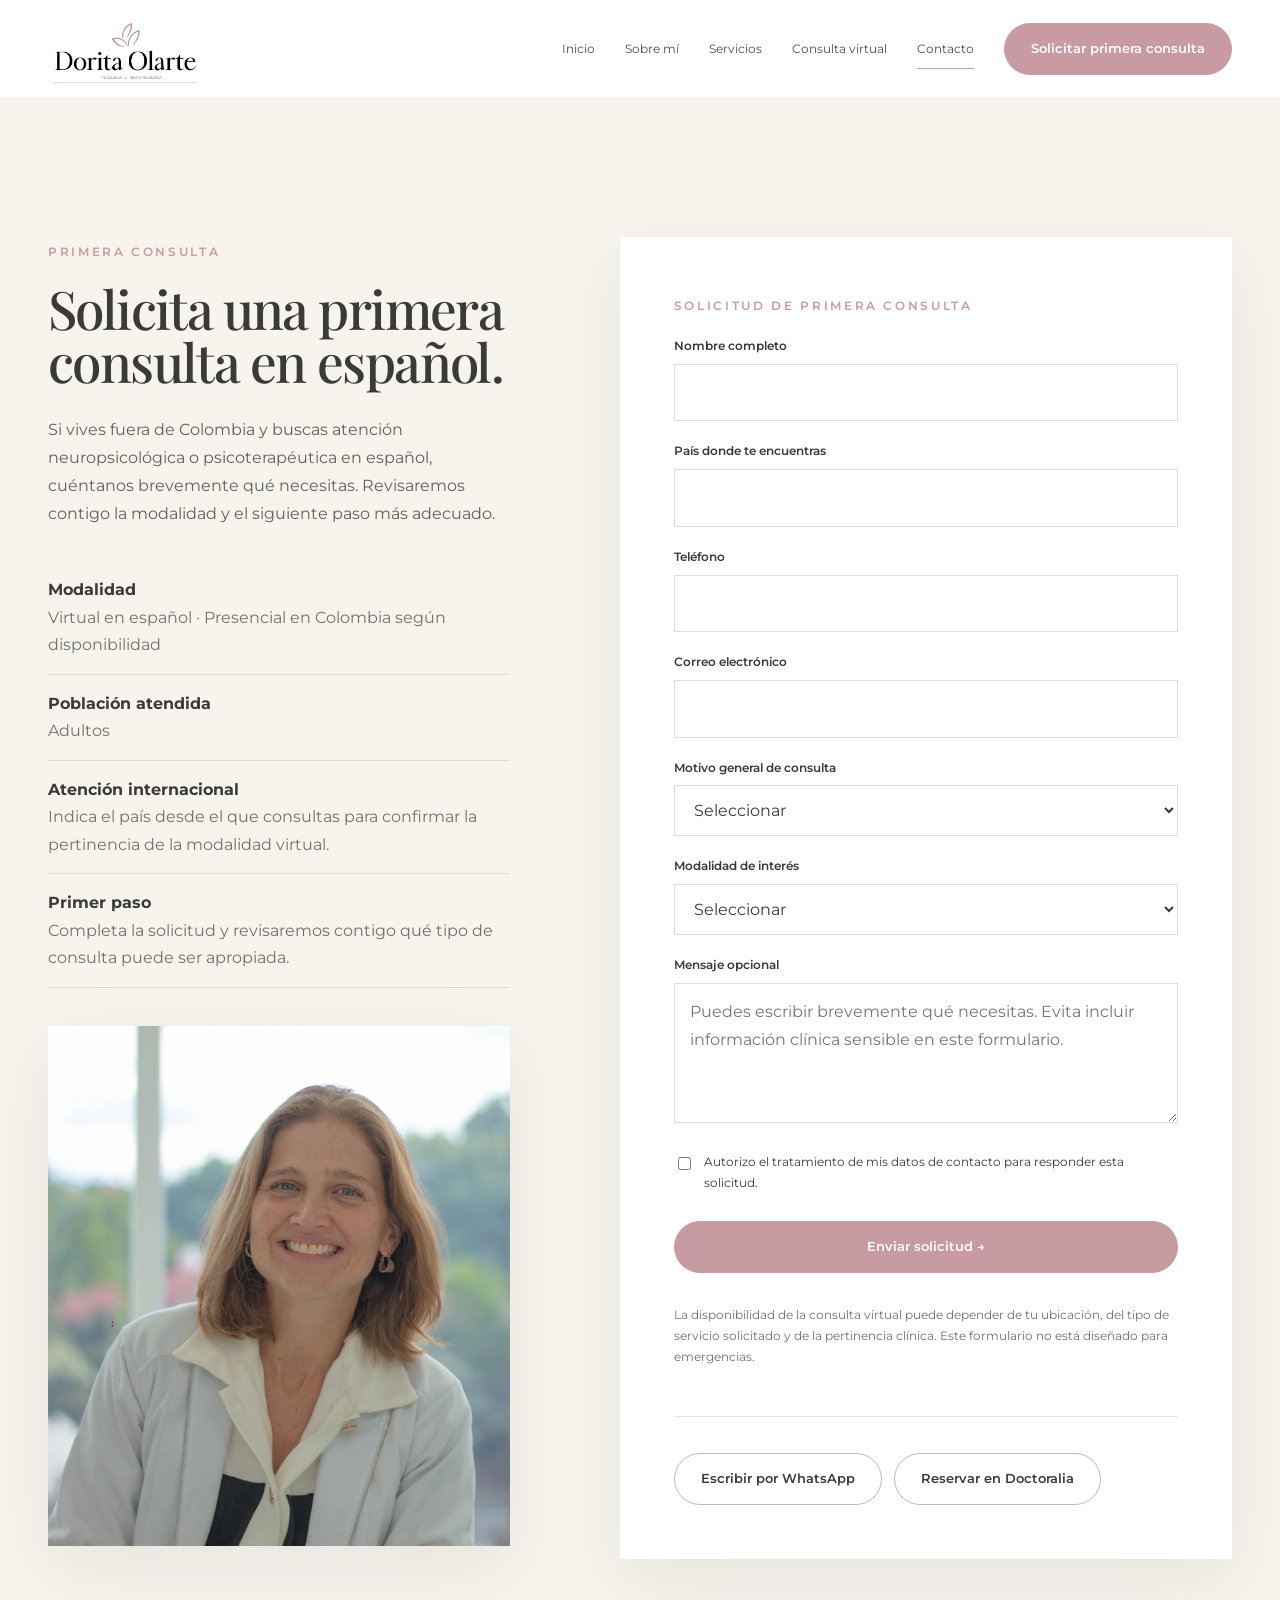
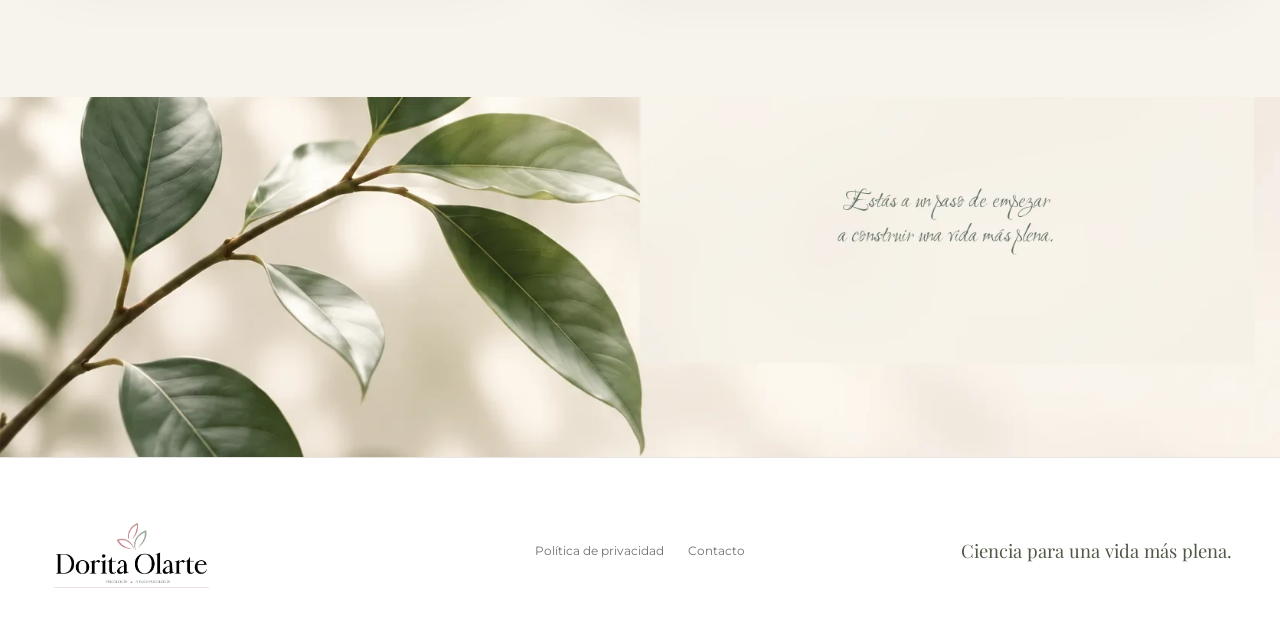
==== commit fbce6793: "Optimized Dorita Site 1023" ====
--- a/contacto/index.html
+++ b/contacto/index.html
@@ -12,27 +12,27 @@
 <header class="site-header"><div class="container header-inner">
   <a class="brand" href="../"><img src="../assets/images/logo.png" alt="Dorita Olarte Psicología y Neuropsicología"></a>
   <button class="menu-toggle" aria-label="Abrir menú" aria-expanded="false">☰</button>
-  <nav class="nav" aria-label="Navegación principal"><a href="../">Inicio</a><a href="../sobre-mi/">Sobre mí</a><a href="../servicios/">Servicios</a><a href="../#consulta-virtual">Consulta virtual</a><a href="./" aria-current="page">Contacto</a><a class="btn" href="#agenda">Agendar consulta</a></nav>
+  <nav class="nav" aria-label="Navegación principal"><a href="../">Inicio</a><a href="../sobre-mi/">Sobre mí</a><a href="../servicios/">Servicios</a><a href="../#consulta-virtual">Consulta virtual</a><a href="./" aria-current="page">Contacto</a><a class="btn" href="#agenda">Solicitar primera consulta</a></nav>
 </div></header>
 
 <main>
   <section class="section contact-hero">
     <div class="container contact-grid">
       <div class="contact-info fade-up">
-        <span class="eyebrow">Contacto</span>
-        <h1 class="h1">Podemos comenzar por una conversación.</h1>
-        <p class="lead">Si estás fuera de Colombia y buscas atención en español, puedes solicitar una consulta virtual. También puedes preguntar por disponibilidad de atención presencial.</p>
+        <span class="eyebrow">Primera consulta</span>
+        <h1 class="h1">Solicita una primera consulta en español.</h1>
+        <p class="lead">Si vives fuera de Colombia y buscas atención neuropsicológica o psicoterapéutica en español, cuéntanos brevemente qué necesitas. Revisaremos contigo la modalidad y el siguiente paso más adecuado.</p>
         <ul class="contact-list">
-          <li><strong>Modalidad</strong><br><span class="muted">Virtual en español · Presencial en Colombia</span></li>
+          <li><strong>Modalidad</strong><br><span class="muted">Virtual en español · Presencial en Colombia según disponibilidad</span></li>
           <li><strong>Población atendida</strong><br><span class="muted">Adultos</span></li>
-          <li><strong>Correo</strong><br><a class="muted" data-email href="#">Por configurar</a></li>
-          <li><strong>Teléfono</strong><br><a class="muted" data-phone href="#">Por configurar</a></li>
+          <li><strong>Atención internacional</strong><br><span class="muted">Indica el país desde el que consultas para confirmar la pertinencia de la modalidad virtual.</span></li>
+          <li><strong>Primer paso</strong><br><span class="muted">Completa la solicitud y revisaremos contigo qué tipo de consulta puede ser apropiada.</span></li>
         </ul>
         <div class="contact-photo"><img src="../assets/images/dorita-portrait-original.webp" alt="Dra. Dorita Olarte" loading="lazy"></div>
       </div>
 
       <div class="contact-card fade-up" id="agenda">
-        <span class="eyebrow">Agenda tu consulta</span>
+        <span class="eyebrow">Solicitud de primera consulta</span>
         <form id="contact-form" class="form-grid">
           <div><label for="nombre">Nombre completo</label><input id="nombre" name="nombre" required autocomplete="name"></div>
           <div><label for="pais">País donde te encuentras</label><input id="pais" name="pais" required autocomplete="country-name"></div>
@@ -48,7 +48,7 @@
         </form>
         <div class="rule" style="margin:36px 0"></div>
         <a class="btn btn-outline" data-whatsapp href="#" hidden>Escribir por WhatsApp</a>
-        <a class="btn btn-outline" data-doctoralia href="#" hidden style="margin-left:8px">Agendar en Doctoralia</a>
+        <a class="btn btn-outline" data-doctoralia href="#" hidden style="margin-left:8px">Reservar en Doctoralia</a>
       </div>
     </div>
   </section>
--- a/assets/css/styles.css
+++ b/assets/css/styles.css
@@ -116,7 +116,7 @@
   position:absolute;
   top:0; right:0; bottom:0;
   width:58%;
-  background: url('../images/dorita-portrait-original.webp') center 28% / cover no-repeat;
+  background: url('../images/dorita-hero-final.webp') center 24% / cover no-repeat;
 }
 .home-hero-fade {
   position:absolute;
@@ -289,7 +289,7 @@
   .home-hero { min-height:0; display:block; }
   .home-hero-photo,.home-hero-fade { display:none; }
   .home-hero-copy { width:100%; padding:92px 0 62px; }
-  .home-hero-mobile-photo { display:block; height:540px; background:url('../images/dorita-portrait-original.webp') center 20%/cover no-repeat; }
+  .home-hero-mobile-photo { display:block; height:540px; background:url('../images/dorita-hero-final.webp') center 18%/cover no-repeat; }
   .display { font-size:clamp(3.45rem,11vw,5rem); }
   .trust-row { max-width:none; }
 
@@ -367,3 +367,422 @@
   .fade-up { opacity:1; transform:none; transition:none; }
   .btn { transition:none; }
 }
+
+/* Interactive refinement inspired by progressive SaaS storytelling, adapted for a calm clinical brand */
+.hero-wordline {
+  margin: -10px 0 28px;
+  display: flex;
+  flex-wrap: wrap;
+  gap: 8px;
+  align-items: baseline;
+  font-family: var(--serif);
+  font-size: 1.25rem;
+  color: #696b67;
+}
+.hero-wordline strong {
+  color: var(--rose);
+  font-weight: 500;
+  font-style: italic;
+  min-width: 130px;
+  display: inline-block;
+  transition: opacity .28s ease, transform .28s ease;
+}
+.hero-wordline strong.is-changing { opacity: 0; transform: translateY(6px); }
+
+.service-card {
+  position: relative;
+  overflow: hidden;
+  transition: transform .28s ease, background .28s ease, box-shadow .28s ease;
+}
+.service-card::after {
+  content: '';
+  position: absolute;
+  left: 28px;
+  right: 28px;
+  bottom: 0;
+  height: 3px;
+  background: var(--rose);
+  transform: scaleX(0);
+  transform-origin: center;
+  transition: transform .28s ease;
+}
+.service-card .service-icon { transition: transform .28s ease, background .28s ease; }
+.service-card .text-link { transition: gap .25s ease; }
+@media (hover: hover) and (pointer: fine) {
+  .service-card:hover { transform: translateY(-8px); background: #fff; box-shadow: 0 20px 55px rgba(58,58,58,.07); z-index: 2; }
+  .service-card:hover::after { transform: scaleX(1); }
+  .service-card:hover .service-icon { transform: translateY(-4px) rotate(-2deg); }
+  .service-card:hover .text-link { gap: 13px; }
+}
+
+.pathway-section { background: linear-gradient(180deg, #fff 0%, #f8f4ef 100%); }
+.pathway-grid { display:grid; grid-template-columns:.9fr 1.1fr; gap:110px; align-items:start; }
+.pathway-intro .lead { margin-top:28px; }
+.pathway-panel { background:#fff; border:1px solid var(--line); box-shadow:var(--shadow); padding:18px; }
+.pathway-tabs { display:grid; gap:8px; }
+.pathway-tab {
+  width:100%;
+  min-height:64px;
+  padding:15px 18px;
+  border:1px solid transparent;
+  background:transparent;
+  color:#555954;
+  text-align:left;
+  cursor:pointer;
+  font-size:.9rem;
+  transition:background .22s ease, border-color .22s ease, color .22s ease, transform .22s ease;
+}
+.pathway-tab:hover { background:var(--ivory); }
+.pathway-tab.active { background:#F7EDEE; border-color:rgba(200,155,162,.35); color:var(--charcoal); transform:translateX(4px); }
+.pathway-result { margin-top:14px; padding:42px 38px 36px; background:var(--ivory); min-height:285px; }
+.pathway-kicker { display:block; margin-bottom:14px; color:var(--rose); font-size:.7rem; font-weight:600; letter-spacing:.18em; text-transform:uppercase; }
+.pathway-result p { color:#696c67; margin:20px 0 22px; }
+.pathway-result.is-changing { animation:pathwayFade .28s ease; }
+@keyframes pathwayFade { from { opacity:.35; transform:translateY(6px); } to { opacity:1; transform:none; } }
+
+.parallax-media { position:relative; overflow:hidden; }
+.parallax-media img { transform:scale(1.04); will-change:transform; }
+
+.location-switcher { margin:34px 0 28px; }
+.location-tabs { display:flex; flex-wrap:wrap; gap:8px; margin-bottom:14px; }
+.location-tab {
+  min-height:42px;
+  padding:0 15px;
+  border-radius:999px;
+  border:1px solid rgba(58,58,58,.18);
+  background:transparent;
+  color:#5d605c;
+  cursor:pointer;
+  font-size:.78rem;
+  transition:background .22s ease, color .22s ease, border-color .22s ease;
+}
+.location-tab.active { background:var(--olive); border-color:var(--olive); color:#fff; }
+.location-card { display:grid; grid-template-columns:46px 1fr; gap:16px; align-items:start; background:#fff; padding:24px 26px; border:1px solid rgba(58,58,58,.08); }
+.location-symbol { width:42px; height:42px; border-radius:50%; background:#F6EDEE; color:var(--rose); display:grid; place-items:center; font-family:var(--serif); }
+.location-card strong { color:var(--charcoal); }
+.location-card p { margin:8px 0 0; color:#71746e; font-size:.86rem; }
+.location-card.is-changing { animation:pathwayFade .28s ease; }
+
+.faq-section { background:#fff; }
+.faq-grid { display:grid; grid-template-columns:.8fr 1.2fr; gap:110px; align-items:start; }
+.faq-intro { position:sticky; top:130px; }
+.faq-intro .lead { margin-top:26px; }
+.faq-list details { border-top:1px solid var(--line); }
+.faq-list details:last-child { border-bottom:1px solid var(--line); }
+.faq-list summary {
+  list-style:none;
+  cursor:pointer;
+  padding:28px 54px 28px 0;
+  position:relative;
+  font-family:var(--serif);
+  font-size:1.55rem;
+  line-height:1.25;
+  color:var(--charcoal);
+}
+.faq-list summary::-webkit-details-marker { display:none; }
+.faq-list summary::after {
+  content:'+';
+  position:absolute;
+  right:2px;
+  top:50%;
+  transform:translateY(-50%);
+  width:34px;
+  height:34px;
+  border-radius:50%;
+  border:1px solid rgba(58,58,58,.18);
+  display:grid;
+  place-items:center;
+  font-family:var(--sans);
+  font-size:1rem;
+  transition:transform .22s ease, background .22s ease;
+}
+.faq-list details[open] summary::after { content:'−'; background:#F6EDEE; transform:translateY(-50%) rotate(180deg); }
+.faq-list details p { max-width:720px; margin:0; padding:0 60px 28px 0; color:#686b67; }
+
+/* More graceful scroll entrances */
+.fade-up { transform:translateY(24px); transition:opacity .75s cubic-bezier(.22,.61,.36,1), transform .75s cubic-bezier(.22,.61,.36,1); }
+
+@media (max-width: 900px) {
+  .pathway-grid,.faq-grid { grid-template-columns:1fr; gap:54px; }
+  .faq-intro { position:static; }
+  .parallax-media img { transform:none !important; }
+}
+
+@media (max-width: 600px) {
+  .hero-wordline { font-size:1.08rem; margin-top:-6px; }
+  .pathway-panel { padding:12px; }
+  .pathway-tab { min-height:58px; padding:13px 14px; }
+  .pathway-tab.active { transform:none; }
+  .pathway-result { padding:32px 22px 28px; min-height:0; }
+  .location-tabs { gap:7px; }
+  .location-tab { flex:1 1 calc(50% - 7px); padding:0 10px; }
+  .location-card { grid-template-columns:38px 1fr; padding:20px; }
+  .location-symbol { width:36px; height:36px; }
+  .faq-list summary { padding:23px 48px 23px 0; font-size:1.3rem; }
+  .faq-list details p { padding-right:0; }
+}
+
+@media (prefers-reduced-motion: reduce) {
+  .hero-wordline strong,.service-card,.service-icon,.pathway-tab,.location-tab,.faq-list summary::after { transition:none; }
+  .parallax-media img { transform:none !important; }
+  .pathway-result.is-changing,.location-card.is-changing { animation:none; }
+}
+
+/* Final refinement: calmer typography, responsive repair, and editorial imagery */
+:root {
+  --type-display-max: 5.8rem;
+  --type-h1-max: 4.5rem;
+  --type-h2-max: 3.35rem;
+  --type-h3-max: 1.8rem;
+}
+
+/* A quieter, more premium type scale across the entire site */
+.display { font-size: clamp(3.45rem, 5.15vw, var(--type-display-max)); line-height: .98; letter-spacing: -.035em; }
+.h1 { font-size: clamp(2.8rem, 4.15vw, var(--type-h1-max)); line-height: 1.01; letter-spacing: -.03em; }
+.h2 { font-size: clamp(2.15rem, 3vw, var(--type-h2-max)); line-height: 1.08; letter-spacing: -.025em; }
+.h3 { font-size: clamp(1.4rem, 1.65vw, var(--type-h3-max)); line-height: 1.16; letter-spacing: -.012em; }
+.lead { font-size: 1.02rem; line-height: 1.72; }
+
+/* Service cards need breathing room at five columns */
+.service-card { padding-left: 32px; padding-right: 32px; }
+.service-card .h3 {
+  max-width: 225px;
+  min-height: 3.25em;
+  margin-left: auto;
+  margin-right: auto;
+  display: flex;
+  align-items: center;
+  justify-content: center;
+  text-align: center;
+  overflow-wrap: normal;
+  word-break: normal;
+  hyphens: none;
+}
+.service-card p { max-width: 245px; margin: 16px auto 20px; line-height: 1.65; }
+
+/* Integrate the new placeholder photography instead of creating extra crowded sections */
+.pathway-image {
+  margin: 52px 0 0;
+  overflow: hidden;
+  background: var(--sage);
+  aspect-ratio: 16 / 10;
+}
+.pathway-image img {
+  width: 100%;
+  height: 100%;
+  object-fit: cover;
+  object-position: center 58%;
+  filter: saturate(.82) contrast(.94) brightness(1.04);
+  transition: transform .7s cubic-bezier(.22,.61,.36,1);
+}
+@media (hover:hover) and (pointer:fine) {
+  .pathway-image:hover img { transform: scale(1.025); }
+}
+
+.virtual-image img {
+  object-position: center center;
+  filter: saturate(.88) contrast(.97) brightness(1.02);
+}
+
+/* Add the growth image as a subtle closing visual while protecting CTA readability */
+.cta-panel { background: #F8EEEE; }
+.cta-panel::before {
+  content: '';
+  position: absolute;
+  inset: 0 0 0 auto;
+  width: 45%;
+  background:
+    linear-gradient(90deg, rgba(248,238,238,1) 0%, rgba(248,238,238,.84) 20%, rgba(248,238,238,.18) 68%, rgba(248,238,238,.05) 100%),
+    url('../images/growth-seedling.webp') center / cover no-repeat;
+  opacity: .58;
+  pointer-events: none;
+}
+.cta-panel::after { opacity: .08; }
+.cta-grid { min-height: 260px; }
+
+/* Fix the virtual-care list: earlier broad span styling was collapsing nested copy */
+.virtual-copy { min-width: 0; }
+.virtual-list li { min-width: 0; grid-template-columns: 34px minmax(0,1fr); }
+.virtual-list li > span {
+  width: 30px;
+  height: 30px;
+  border-radius: 50%;
+  background: #fff;
+  display: grid;
+  place-items: center;
+  color: var(--rose);
+}
+.virtual-list li > div { min-width: 0; width: 100%; }
+.virtual-list li > div .muted,
+.virtual-list .muted {
+  width: auto;
+  height: auto;
+  border-radius: 0;
+  background: transparent;
+  display: inline;
+  color: var(--muted);
+  white-space: normal;
+  word-break: normal;
+  overflow-wrap: normal;
+  hyphens: none;
+  line-height: 1.6;
+}
+
+/* Slightly smaller editorial emphasis elements */
+.quote-band blockquote { font-size: clamp(2rem, 3.4vw, 3.6rem); }
+.breathing-quote blockquote { font-size: clamp(2.3rem, 4vw, 4.25rem); }
+.faq-list summary { font-size: 1.38rem; line-height: 1.3; }
+.virtual-note { font-size: 1.2rem; line-height: 1.35; }
+.script-quote { font-size: 1.9rem; }
+
+@media (max-width: 1120px) {
+  .service-card .h3 { max-width: 260px; min-height: 2.65em; }
+}
+
+@media (max-width: 900px) {
+  .display { font-size: clamp(3rem, 8.5vw, 4.45rem); }
+  .h1 { font-size: clamp(2.65rem, 7.2vw, 3.7rem); }
+  .h2 { font-size: clamp(2.15rem, 6vw, 3rem); }
+  .h3 { font-size: clamp(1.42rem, 3.6vw, 1.75rem); }
+  .lead { font-size: 1rem; }
+  .section { padding-top: 106px; padding-bottom: 106px; }
+  .pathway-image { max-width: 720px; margin-top: 38px; aspect-ratio: 16 / 8; }
+  .cta-panel::before { width: 52%; opacity: .4; }
+  .cta-grid { min-height: 230px; }
+}
+
+@media (max-width: 600px) {
+  .container,.narrow { width: min(100% - 40px, 1320px); }
+  .section { padding-top: 80px; padding-bottom: 80px; }
+  .section-lg { padding-top: 94px; padding-bottom: 94px; }
+  .display { font-size: clamp(2.65rem, 11.3vw, 3.55rem); line-height: 1; }
+  .h1 { font-size: clamp(2.35rem, 9.7vw, 3.15rem); line-height: 1.04; }
+  .h2 { font-size: clamp(1.95rem, 8.1vw, 2.55rem); line-height: 1.1; }
+  .h3 { font-size: clamp(1.36rem, 6.2vw, 1.58rem); line-height: 1.16; }
+  .lead { font-size: 1rem; line-height: 1.68; }
+  .eyebrow { font-size: .68rem; letter-spacing: .2em; margin-bottom: 18px; }
+
+  .service-card { padding: 40px 24px 36px; }
+  .service-card .h3 { max-width: 300px; min-height: 0; }
+  .service-card p { max-width: 320px; }
+
+  .pathway-image { margin-top: 32px; aspect-ratio: 4 / 3; }
+  .pathway-image img { object-position: center; }
+
+  .virtual-grid { gap: 46px; }
+  .virtual-list { gap: 24px; margin: 30px 0 32px; }
+  .virtual-list li {
+    grid-template-columns: 32px minmax(0,1fr);
+    gap: 14px;
+    align-items: start;
+    width: 100%;
+  }
+  .virtual-list li > span { width: 30px; height: 30px; }
+  .virtual-list li > div { font-size: .96rem; line-height: 1.55; }
+  .virtual-list li > div strong { display: inline-block; margin-bottom: 5px; }
+  .virtual-copy > .btn { width: 100%; max-width: 320px; }
+  .location-card { grid-template-columns: 38px minmax(0,1fr); }
+  .location-card > div { min-width: 0; }
+
+  .faq-list summary { font-size: 1.18rem; padding-top: 22px; padding-bottom: 22px; }
+  .quote-band blockquote { font-size: clamp(1.9rem, 9vw, 2.55rem); }
+  .virtual-note { font-size: 1.08rem; }
+
+  .cta-panel::before {
+    width: 100%;
+    opacity: .18;
+    background:
+      linear-gradient(180deg, rgba(248,238,238,.35) 0%, rgba(248,238,238,.88) 72%, rgba(248,238,238,1) 100%),
+      url('../images/growth-seedling.webp') center / cover no-repeat;
+  }
+  .cta-grid { min-height: 0; padding-top: 26px; padding-bottom: 26px; }
+}
+
+
+/* Clinical team imagery: real interdisciplinary experience */
+.clinical-proof {
+  background: var(--cream);
+}
+.clinical-proof-grid {
+  display: grid;
+  grid-template-columns: 1.12fr .88fr;
+  gap: 88px;
+  align-items: center;
+}
+.clinical-proof-grid.reverse {
+  grid-template-columns: .88fr 1.12fr;
+}
+.clinical-proof-grid.reverse .clinical-proof-photo { order: 2; }
+.clinical-proof-grid.reverse .clinical-proof-copy { order: 1; }
+.clinical-proof-photo {
+  overflow: hidden;
+  background: #fff;
+}
+.clinical-proof-photo img {
+  display: block;
+  width: 100%;
+  height: auto;
+  aspect-ratio: 3 / 2;
+  object-fit: cover;
+  object-position: center;
+  box-shadow: var(--shadow);
+}
+.clinical-proof-copy { max-width: 620px; }
+.clinical-proof-copy .lead { margin-top: 24px; }
+.clinical-proof-note {
+  margin-top: 28px;
+  padding-top: 22px;
+  border-top: 1px solid var(--line);
+  color: var(--muted);
+  font-size: .9rem;
+  line-height: 1.7;
+}
+
+@media (max-width: 900px) {
+  .clinical-proof-grid,
+  .clinical-proof-grid.reverse {
+    grid-template-columns: 1fr;
+    gap: 46px;
+  }
+  .clinical-proof-grid.reverse .clinical-proof-photo,
+  .clinical-proof-grid.reverse .clinical-proof-copy { order: initial; }
+  .clinical-proof-copy { max-width: 760px; }
+}
+
+@media (max-width: 600px) {
+  .clinical-proof-grid,
+  .clinical-proof-grid.reverse { gap: 34px; }
+  .clinical-proof-photo img { aspect-ratio: 4 / 3; }
+  .clinical-proof-note { margin-top: 22px; padding-top: 18px; }
+}
+
+
+/* Conversion refinement: clearer hierarchy and three primary care paths */
+.home-services .section-heading { max-width: 860px; }
+.home-services .section-heading .lead { max-width: 720px; }
+.service-grid-three { grid-template-columns: repeat(3, 1fr); }
+.service-grid-three .service-card { min-height: 350px; padding: 52px 42px 44px; }
+.service-grid-three .service-card .h3 { max-width: 310px; min-height: 2.45em; }
+.service-grid-three .service-card p { max-width: 330px; font-size: .91rem; }
+.home-hero-title { max-width: 660px; }
+.home-hero-copy { width:min(660px,53%); }
+
+/* Keep conversion CTA language consistent with a request form rather than a live calendar */
+.contact-card .btn[type="submit"] { min-width: 210px; }
+
+@media (max-width: 900px) {
+  .service-grid-three { grid-template-columns: 1fr 1fr; }
+  .service-grid-three .service-card:nth-child(n) { border-top: 1px solid var(--line); border-left: 0; }
+  .service-grid-three .service-card:nth-child(1),
+  .service-grid-three .service-card:nth-child(2) { border-top: 0; }
+  .service-grid-three .service-card:nth-child(even) { border-left: 1px solid var(--line); }
+  .service-grid-three .service-card:last-child { grid-column: 1 / -1; border-left: 0; }
+  .service-grid-three .service-card .h3 { min-height: 0; }
+}
+@media (max-width: 600px) {
+  .service-grid-three { grid-template-columns: 1fr; }
+  .service-grid-three .service-card:nth-child(n) { grid-column:auto; border-left:0; border-top:1px solid var(--line); }
+  .service-grid-three .service-card:first-child { border-top:0; }
+  .service-grid-three .service-card { min-height:0; padding:42px 24px 38px; }
+  .home-hero-title { max-width: 100%; }
+}
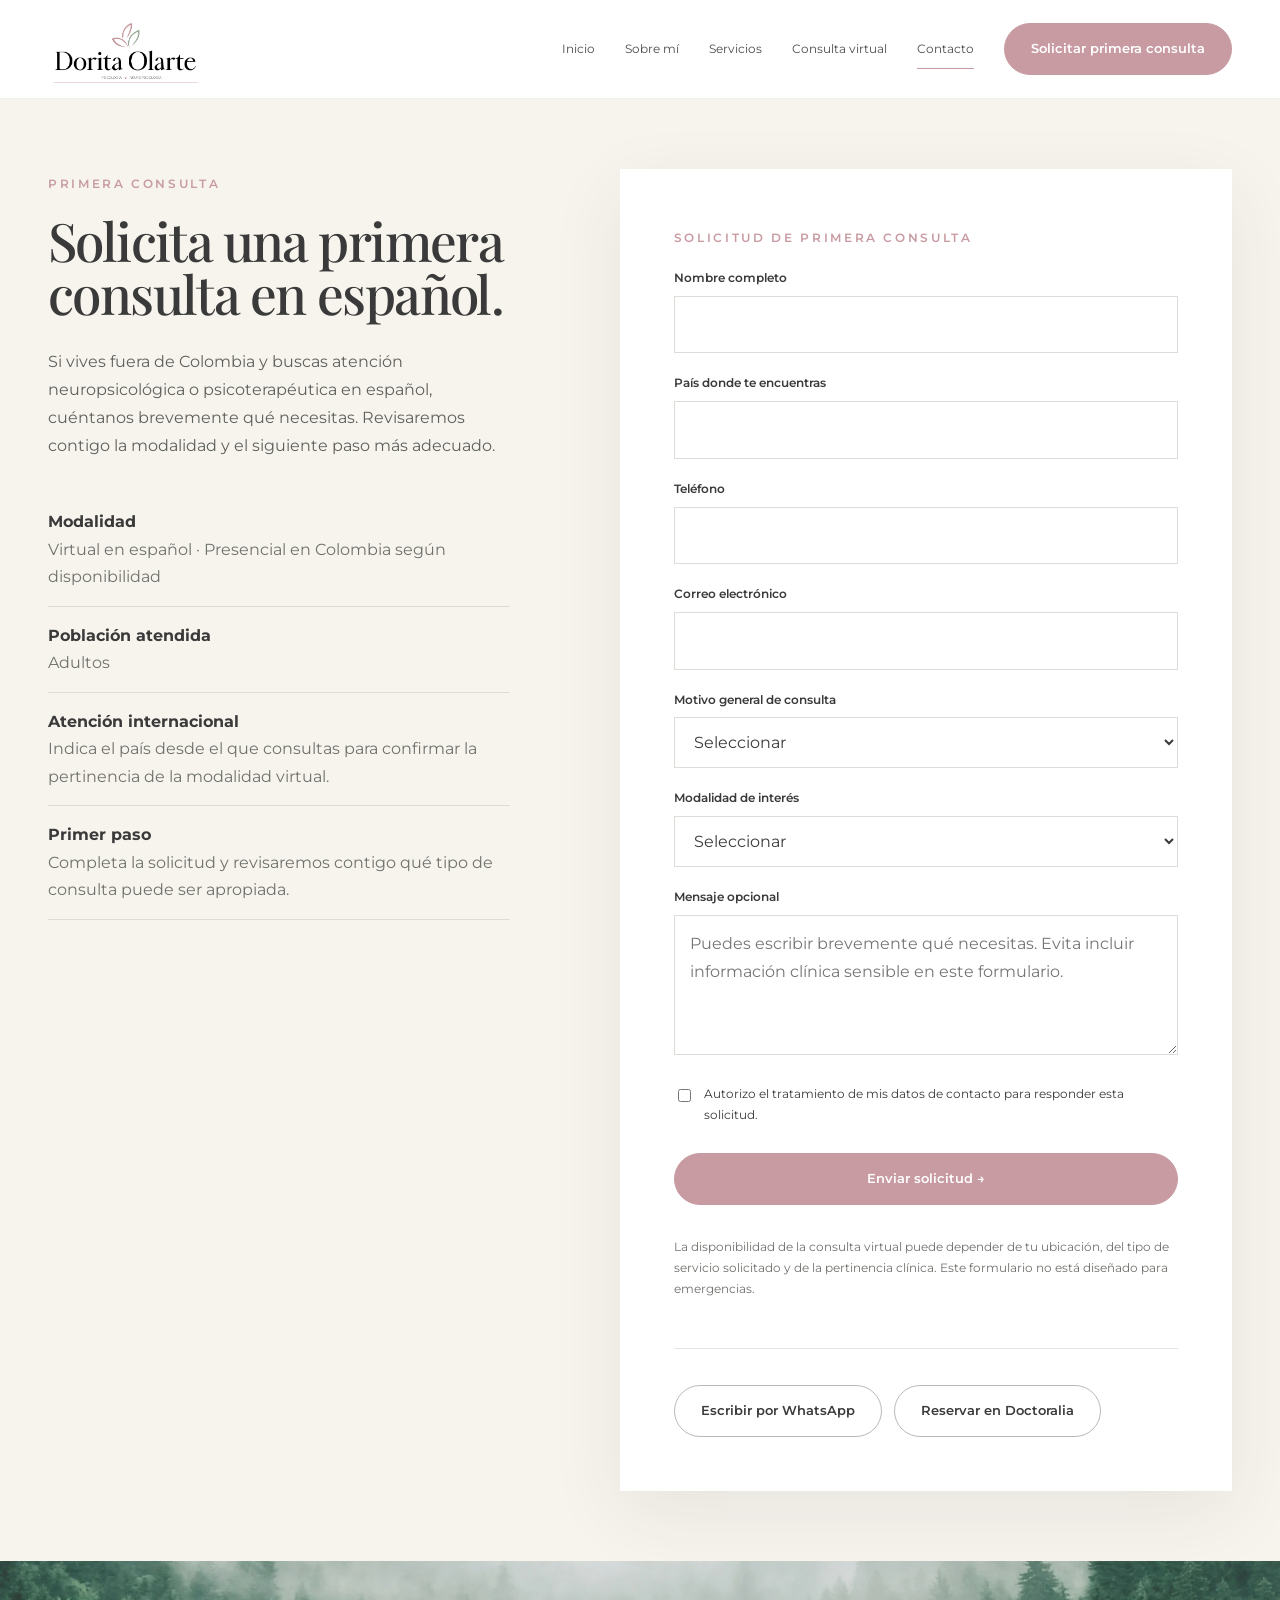
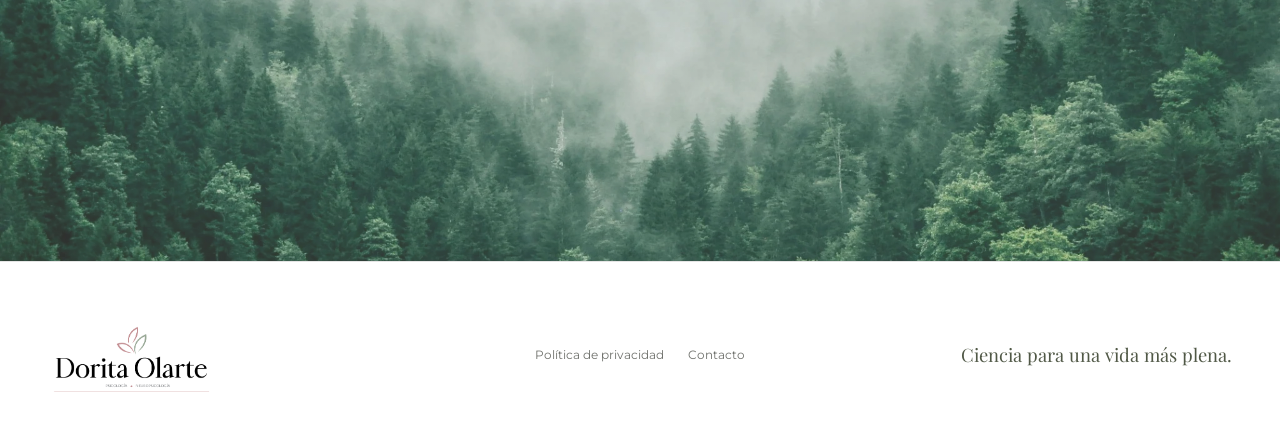
==== commit 1e417c36: "Dorita Optimize V3 1023" ====
--- a/contacto/index.html
+++ b/contacto/index.html
@@ -5,7 +5,10 @@
   <meta name="viewport" content="width=device-width, initial-scale=1">
   <title>Consulta virtual en español | Contacto | Dra. Dorita Olarte</title>
   <meta name="description" content="Solicita una consulta virtual en español con la Dra. Dorita Olarte o pregunta por disponibilidad de atención presencial en Colombia.">
-  <link rel="icon" type="image/png" href="../assets/images/favicon.png">
+  <link rel="icon" type="image/png" sizes="32x32" href="../assets/images/favicon-32x32.png">
+  <link rel="icon" type="image/png" sizes="16x16" href="../assets/images/favicon-16x16.png">
+  <link rel="shortcut icon" href="../assets/images/favicon.ico">
+  <link rel="apple-touch-icon" sizes="180x180" href="../assets/images/apple-touch-icon.png">
   <link rel="stylesheet" href="../assets/css/styles.css">
 </head>
 <body>
@@ -28,7 +31,6 @@
           <li><strong>Atención internacional</strong><br><span class="muted">Indica el país desde el que consultas para confirmar la pertinencia de la modalidad virtual.</span></li>
           <li><strong>Primer paso</strong><br><span class="muted">Completa la solicitud y revisaremos contigo qué tipo de consulta puede ser apropiada.</span></li>
         </ul>
-        <div class="contact-photo"><img src="../assets/images/dorita-portrait-original.webp" alt="Dra. Dorita Olarte" loading="lazy"></div>
       </div>
 
       <div class="contact-card fade-up" id="agenda">
--- a/assets/css/styles.css
+++ b/assets/css/styles.css
@@ -786,3 +786,114 @@
   .service-grid-three .service-card { min-height:0; padding:42px 24px 38px; }
   .home-hero-title { max-width: 100%; }
 }
+
+
+/* 2026-10-23 refinement: calmer rhythm with ~50% less vertical space between sections */
+.section { padding-top: 70px; padding-bottom: 70px; }
+.section-sm { padding-top: 44px; padding-bottom: 44px; }
+.section-lg { padding-top: 84px; padding-bottom: 84px; }
+.service-chapter { padding-top: 72px; padding-bottom: 72px; }
+.breathing-quote { padding-top: 72px; padding-bottom: 72px; }
+.services-final { padding-top: 76px; padding-bottom: 76px; }
+.section-heading { margin-bottom: 42px; }
+
+@media (max-width: 900px) {
+  .section { padding-top: 54px; padding-bottom: 54px; }
+  .section-sm { padding-top: 38px; padding-bottom: 38px; }
+  .section-lg { padding-top: 60px; padding-bottom: 60px; }
+  .service-chapter { padding-top: 56px; padding-bottom: 56px; }
+  .breathing-quote { padding-top: 56px; padding-bottom: 56px; }
+  .services-final { padding-top: 58px; padding-bottom: 58px; }
+  .section-heading { margin-bottom: 36px; }
+}
+
+@media (max-width: 600px) {
+  .section { padding-top: 42px; padding-bottom: 42px; }
+  .section-sm { padding-top: 32px; padding-bottom: 32px; }
+  .section-lg { padding-top: 48px; padding-bottom: 48px; }
+  .service-chapter { padding-top: 46px; padding-bottom: 46px; }
+  .breathing-quote { padding-top: 46px; padding-bottom: 46px; }
+  .services-final { padding-top: 50px; padding-bottom: 50px; }
+  .section-heading { margin-bottom: 30px; }
+  /* Keep breathing room inside cards even though inter-section spacing is tighter. */
+  .service-card { padding-top: 38px; padding-bottom: 34px; }
+  .clinical-proof-grid,
+  .clinical-proof-grid.reverse,
+  .virtual-grid,
+  .page-hero-grid,
+  .about-story-grid,
+  .approach-grid,
+  .chapter-grid,
+  .dark-grid,
+  .contact-grid { row-gap: 34px; }
+}
+
+/* About page: use the same current portrait as the Home hero while preserving a natural crop. */
+.sobre-mi .page-hero-image img,
+.page-hero-image img[src*="dorita-hero-final"] {
+  object-position: center 20%;
+}
+
+
+/* 2026-10-23 Contact + Home pathway refinement */
+/* Contact: keep the information column editorial and remove portrait dependency. */
+.contact-info { max-width: 560px; }
+.contact-info .contact-list { margin-bottom: 0; }
+.contact-grid { align-items: stretch; }
+.contact-card { align-self: start; }
+
+/* Contact closing banner: reuse the established forest language from the site. */
+.contact-banner {
+  min-height: 300px;
+  background:
+    linear-gradient(rgba(255,255,255,.18), rgba(255,255,255,.18)),
+    url('../images/home-hero-forest.webp') center 58% / cover no-repeat;
+}
+
+/* Home: make the guided starting-point selector a clear decision moment. */
+.pathway-highlight {
+  position: relative;
+  background:
+    radial-gradient(circle at 88% 14%, rgba(200,155,162,.16), transparent 34%),
+    linear-gradient(135deg, #f8efef 0%, #fbf8f3 52%, #f2f4ee 100%);
+  border-top: 1px solid rgba(200,155,162,.22);
+  border-bottom: 1px solid rgba(138,149,129,.18);
+}
+.pathway-highlight .pathway-grid {
+  position: relative;
+  padding: 44px;
+  background: rgba(255,255,255,.56);
+  border: 1px solid rgba(200,155,162,.18);
+  box-shadow: 0 22px 60px rgba(58,58,58,.055);
+}
+.pathway-highlight .pathway-intro .eyebrow {
+  color: var(--rose);
+}
+.pathway-highlight .pathway-panel {
+  border-color: rgba(200,155,162,.28);
+  box-shadow: 0 24px 60px rgba(58,58,58,.075);
+}
+.pathway-highlight .pathway-tab {
+  border-radius: 2px;
+  font-size: .94rem;
+}
+.pathway-highlight .pathway-tab.active {
+  background: #f2dfe2;
+  border-color: rgba(200,155,162,.48);
+  color: var(--charcoal);
+}
+.pathway-highlight .pathway-result {
+  background: rgba(248,244,239,.92);
+}
+
+@media (max-width: 900px) {
+  .pathway-highlight .pathway-grid { padding: 32px; }
+  .contact-grid { align-items:start; }
+}
+
+@media (max-width: 600px) {
+  .pathway-highlight .pathway-grid { padding: 20px 16px; }
+  .pathway-highlight .pathway-panel { padding: 10px; }
+  .pathway-highlight .pathway-tab { font-size: .9rem; }
+  .contact-banner { min-height: 210px; background-position: center 62%; }
+}
